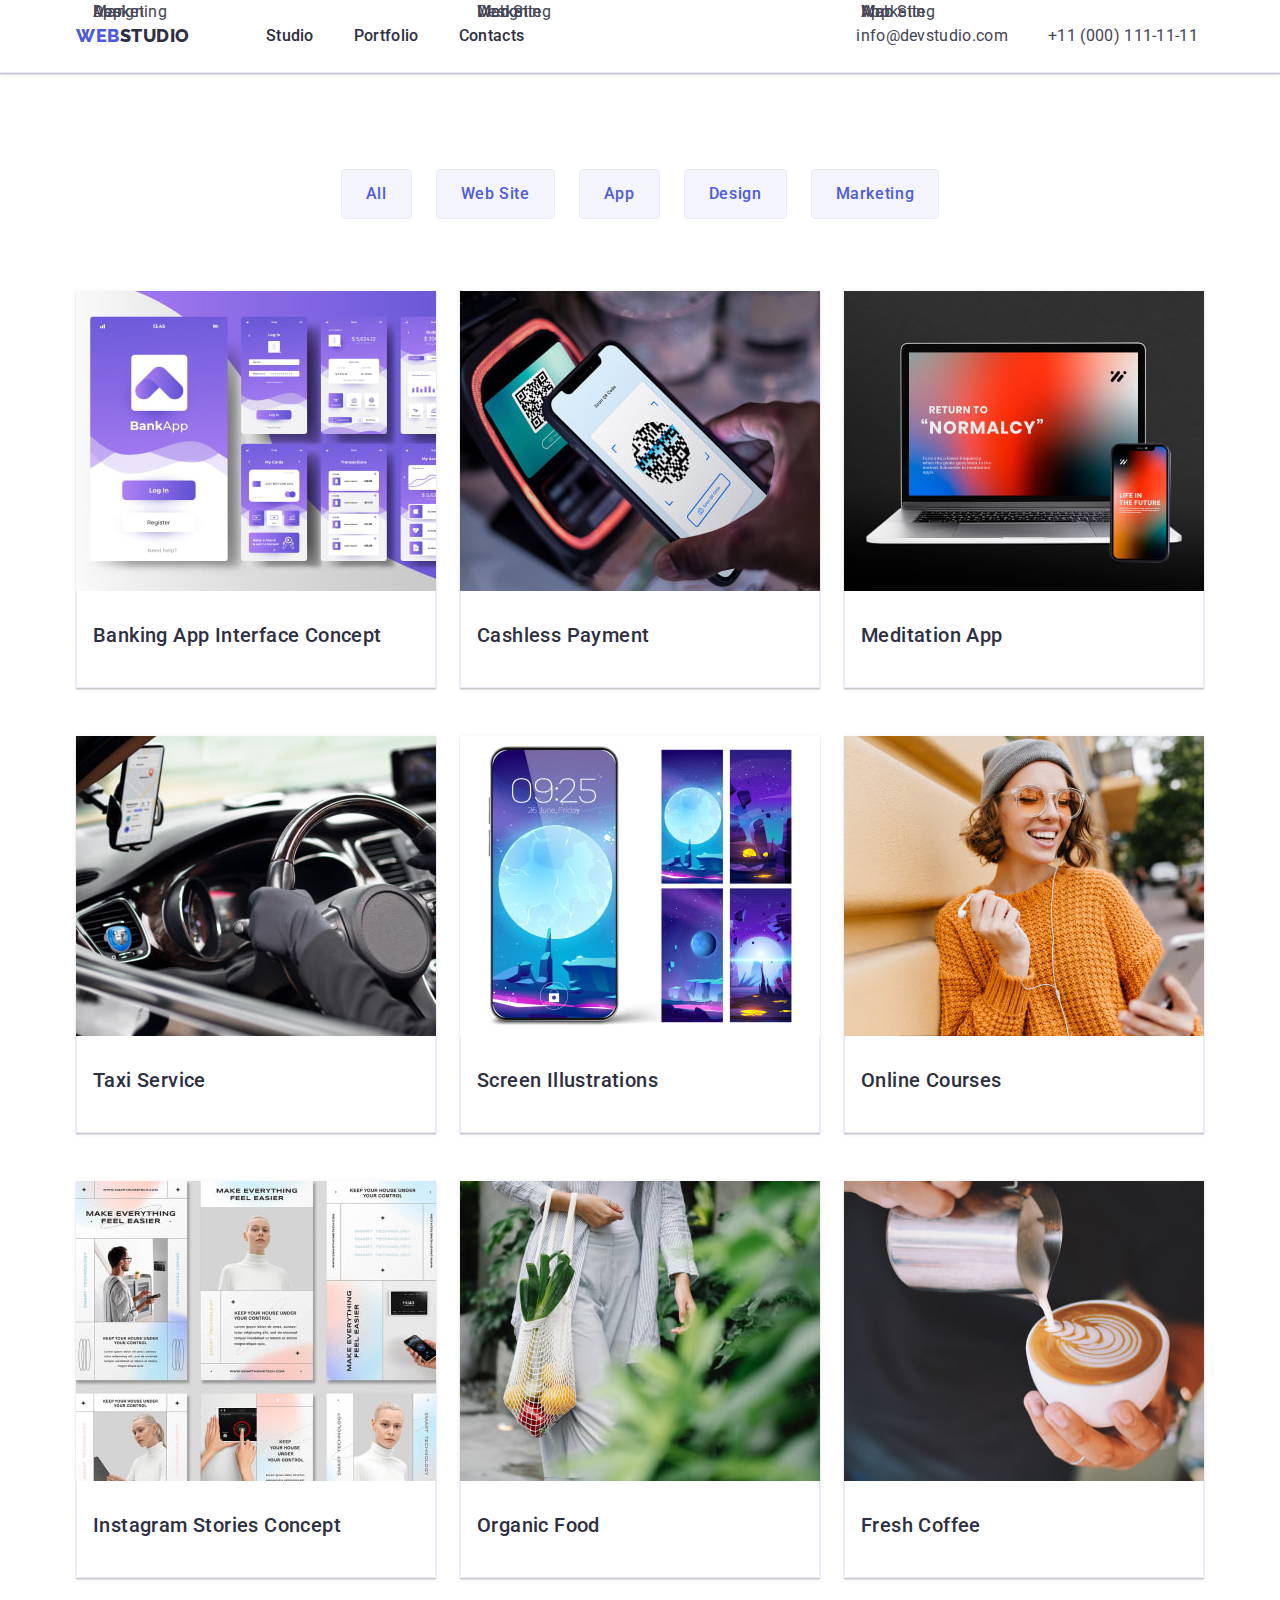
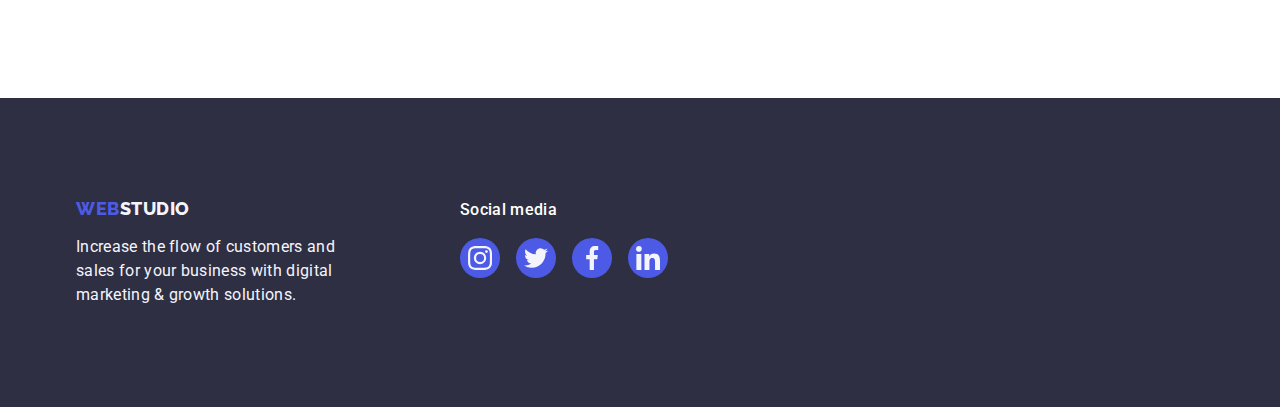
==== portfolio.html @ 95e9b2de "n" ====
<!DOCTYPE html>
<html lang="en">
  <head>
    <meta charset="UTF-8" />
    <meta http-equiv="X-UA-Compatible" content="IE=edge" />
    <meta name="viewport" content="width=device-width, initial-scale=1.0" />
    <title>Document</title>
    <link rel="preconnect" href="https://fonts.googleapis.com" />
    <link rel="preconnect" href="https://fonts.gstatic.com" crossorigin />
    <link
      href="https://fonts.googleapis.com/css2?family=Raleway:wght@800&family=Roboto:wght@400;500;700;900&display=swap"
      rel="stylesheet"
    />
    <link
      rel="stylesheet"
      href="https://cdnjs.cloudflare.com/ajax/libs/modern-normalize/2.0.0/modern-normalize.min.css"
    />
    <link rel="stylesheet" href="./css/styles.css" />
  </head>
  <body>
    <!-- Header section -->
     <header class="line-header">
      <div class="header container">
        <nav class="line-nav">
          <a href="./index.html" target="_self" class="logo link"
            >Web<span class="accent">Studio</span></a
          >
          <ul class="menu">
            <li>
              <a class="nav link" href="./index.html" target="_self">Studio</a>
            </li>
            <li>
              <a class="nav link active" href="./portfolio.html" target="_self">Portfolio</a>
            </li>
            <li>
              <a class="nav link" href="">Contacts</a>
            </li>
          </ul>
        </nav>
        <address class="address">
          <ul class="menu">
            <li>
              <a class="address-link link" href="mailto:info@devstudio.com">info@devstudio.com</a>
            </li>
            <li><a class="address-link link" href="tel:+110001111111">+11 (000) 111-11-11</a></li>
          </ul>
        </address>
      </div>
    </header>
    <!-- Main block -->
    <main>
      <!-- Section one -->
      <section class="section-portfolio">
        <div class="container">
          <h1 class="visually-hidden">Navigation</h1>
          <ul class="list-portfolio">
            <li><button class="button" type="button">All</button></li>
            <li><button class="button" type="button">Web Site</button></li>
            <li><button class="button" type="button">App</button></li>
            <li><button class="button" type="button">Design</button></li>
            <li><button class="button" type="button">Marketing</button></li>
          </ul>
          <ul class="list-port">
            <li class="cards-portfolio">
              <a href="" class="portf link">
               <div class="container-portf">
                <img
                  class="pictures"
                  src="./images/portfolio/first.jpg"
                  width="360"
                  height="300"
                  alt="Banking App Interface Concept"
                />
                </div>
                <div class="inf-portfolio">
                  <h2 class="name-portfolio">Banking App Interface Concept</h2>
                  <p class="paragraph-two">App</p>
                </div>
              </a>
            </li>
            <li class="cards-portfolio">
              <a href="" class="portf link">
                <div class="container-portf">
                <img
                  src="./images/portfolio/second.jpg"
                  width="360"
                  height="300"
                  alt="Cashless Payment"
                />
                </div>
                <div class="inf-portfolio">
                  <h2 class="name-portfolio">Cashless Payment</h2>
                  <p class="paragraph-two">Marketing</p>
                </div>
              </a>
            </li>
            <li class="cards-portfolio">
              <a href="" class="portf link">
                <div class="container-portf">
                <img
                  src="./images/portfolio/third.jpg"
                  width="360"
                  height="300"
                  alt="Laptop and smartphone"
                />
                </div>
                <div class="inf-portfolio">
                  <h2 class="name-portfolio">Meditation App</h2>
                  <p class="paragraph-two">App</p>
                </div>
              </a>
            </li>
            <li class="cards-portfolio">
              <a href="" class="portf link">
                <div class="container-portf">
                <img src="./images/portfolio/fourth.jpg" width="360" height="300" alt="Car" />
                </div>
                <div class="inf-portfolio">
                  <h2 class="name-portfolio">Taxi Service</h2>
                  <p class="paragraph-two">Marketing</p>
                </div>
              </a>
            </li>
            <li class="cards-portfolio">
              <a href="" class="portf link">
                <div class="container-portf">
                <img
                  src="./images/portfolio/fifth.jpg"
                  width="360"
                  height="300"
                  alt="Screen Illustrations"
                />
                </div>
                <div class="inf-portfolio">
                  <h2 class="name-portfolio">Screen Illustrations</h2>
                  <p class="paragraph-two">Design</p>
                </div>
              </a>
            </li>
            <li class="cards-portfolio">
              <a href="" class="portf link">
                <div class="container-portf">
                <img
                  src="./images/portfolio/sixth.jpg"
                  width="360"
                  height="300"
                  alt="Woman is holding a smartphone"
                />
                </div>
                <div class="inf-portfolio">
                  <h2 class="name-portfolio">Online Courses</h2>
                  <p class="paragraph-two">Marketing</p>
                </div>
              </a>
            </li>
            <li class="cards-portfolio">
              <a href="" class="portf link">
                <div class="container-portf">
                <img
                  src="./images/portfolio/seventh.jpg"
                  width="360"
                  height="300"
                  alt="Instagram Stories"
                />
                </div>
                <div class="inf-portfolio">
                  <h2 class="name-portfolio">Instagram Stories Concept</h2>
                  <p class="paragraph-two">Design</p>
                </div>
              </a>
            </li>
            <li class="cards-portfolio">
              <a href="" class="portf link">
                <div class="container-portf">
                <img
                  src="./images/portfolio/eighth.jpg"
                  width="360"
                  height="300"
                  alt="A bag with vegetables and fruits"
                />
                </div>
                <div class="inf-portfolio">
                  <h2 class="name-portfolio">Organic Food</h2>
                  <p class="paragraph-two">Web Site</p>
                </div>
              </a>
            </li>
            <li class="cards-portfolio">
              <a href="" class="portf link">
                <div class="container-portf">
                <img
                  src="./images/portfolio/ninth.jpg"
                  width="360"
                  height="300"
                  alt="Barista is making a coffee"
                />
                </div>
                <div class="inf-portfolio">
                  <h2 class="name-portfolio">Fresh Coffee</h2>
                  <p class="paragraph-two">Web Site</p>
                </div>
              </a>
            </li>
          </ul>
        </div>
      </section>
    </main>
    <!-- Footer section -->
    <footer class="footer">
      <div class="additional container">
        <div class="another-logo">
        <a href="./index.html" target="_self" class="logos link"
          >Web<span class="studio">Studio</span>
        </a>
        <p class="text-fotter">
          Increase the flow of customers and sales for your business with digital marketing & growth
          solutions.
        </p>
        </div>
        <div class="section-footer">
          <p class="paragraph-footer">
            Social media
          </p>
          <ul class="footer-list">
          <li class="footer-item">
            <a href="" class="footer-link" aria-label="instagram">
            <svg class="footer-icons" width="24" height="24">
              <use href="./images/icons.svg#instagram"></use>
            </svg>
            </a>
          </li>
          <li class="footer-item">
            <a href="" class="footer-link" aria-label="instagram">
            <svg class="footer-icons" width="24" height="24">
              <use href="./images/icons.svg#twitter"></use>
            </svg>
          </a>
            </li>
          </li>
          <li class="footer-item">
            <a href="" class="footer-link" aria-label="instagram">
            <svg class="footer-icons" width="24" height="24">
              <use href="./images/icons.svg#facebook"></use>
            </svg>
          </a>
          </li>
          <li class="footer-item">
            <a href="" class="footer-link" aria-label="instagram">
            <svg class="footer-icons" width="24" height="24">
              <use href="./images/icons.svg#linkedin"></use>
            </svg>
          </a>
          </li>
        </ul>
        </div>
      </div>
    </footer>
  </body>
</html>
---- css/styles.css ----
:root {
--active: #404BBF;
--normal: #2E2F42;
--button: #4D5AE5;
--button-navigation: #E7E9FC;
--white: #FFFFFF;
--paragraphs: #434455;
--background: #F4F4FD;
--grey: #8e8f99;
--green: #31d0aa;
}
*,
*::before,
*::after {
    box-sizing: border-box;
}
h1,
h2,
h3,
h4,
h5,
h6,
p {
    margin-top: 0;
    margin-bottom: 0;
}

ul {
    list-style: none;
    margin: 0;
    padding: 0;
}
img {
    display: block;
    max-width: 100%;
}
body {
    margin: 0;
    color: var(--paragraphs);
    background-color: var(--white);
    font-family: "Roboto", sans-serif;
}
.link {
    text-decoration: none;
}
.nav {
    color: var(--normal);
    font-weight: 500;
    line-height: 1.5;
    letter-spacing: 0.02em;
    padding-top: 24px;
    padding-bottom: 24px;
    position: relative;
    transition: color 250ms cubic-bezier(0.4, 0, 0.2, 1);
    display: block;
}
nav.active::after {
content: '';
width: 100%;
height: 4px;
background-color: var(--active);
border-radius: 2px;
position: absolute;
left: 0;
bottom: -1px;
}

.nav:hover,
.nav:focus {
    color: var(--active);
}
.address-link {
    color: var(--paragraphs);
    font-size: 16px;
    font-weight: 400;
    line-height: 1.5;
    letter-spacing: 0.02em;
    transition: color 250ms cubic-bezier(0.4, 0, 0.2, 1);
}
.address-link:hover,
.address-link:focus {
    color: var(--active);
}
.name {
    color: var(--normal);
    font-size: 20px;
    font-weight: 500;
    line-height: 1.2;
    letter-spacing: 0.02em;
    margin-bottom: 8px;
}
.paragraph {
    color: var(--paragraphs);
    font-size: 16px;
    line-height: 1.5;
    letter-spacing: 0.02em;
    margin-right: auto;
    margin-left: auto;
}
.button {
    color: var(--button);
    background-color: var(--background);
    font-family: "Roboto", sans-serif;
    font-size: 16px;
    font-weight: 500;
    line-height: 1.5;
    letter-spacing: 0.04em;
    text-align: center;
    cursor: pointer;
    padding: 12px 24px;
    border: 1px solid #e7e9fc;
    border-radius: 4px;
    transition: color 250ms cubic-bezier(0.4, 0, 0.2, 1),
        background-color 250ms cubic-bezier(0.4, 0, 0.2, 1),
        border-color 250ms cubic-bezier(0.4, 0, 0.2, 1), 
        box-shadow 250ms cubic-bezier(0.4, 0, 0.2, 1);
}
.button:hover,
.button:focus {
    color: var(--white); 
    background-color: var(--active);
    border: 1px solid transparent;
    box-shadow: 0px 3px 1px rgba(0, 0, 0, 0.1), 
    0px 2px 1px rgba(0, 0, 0, 0.08),
     0px 2px 2px rgba(0, 0, 0, 0.12);
}
.button-main {
    color: var(--white);
    background-color: var(--button);
    font-family: "Roboto", sans-serif;
    font-size: 16px;
    font-weight: 500;
    line-height: 1.5;
    letter-spacing: 0.04em;
    cursor: pointer;
    display: block;
    margin-right: auto;
    margin-left: auto;
    padding-top: 16px;
    padding-right: 32px;
    padding-bottom: 16px;
    padding-left: 32px;
    min-width: 169px;
    height: 56px;
    border: none;
    border-radius: 4px;
    transition: background-color 250ms cubic-bezier(0.4, 0, 0.2, 1);
}
.button-main:hover,
.button-main:focus {
    color: var(--white);
    background-color: var(--active);
    box-shadow: 0px 3px 1px rgba(0, 0, 0, 0.1),
        0px 2px 1px rgba(0, 0, 0, 0.08),
        0px 2px 2px rgba(0, 0, 0, 0.12);
}
.footer {
background-color: var(--normal);
padding-top: 100px;
padding-bottom: 100px;
}
.text-fotter {
font-size: 16px;
line-height: 1.5;
letter-spacing: 0.02em;
max-width: 264px;
color: var(--background);
}
.logo {
font-family: "Raleway", sans-serif;
    font-size: 18px;
    font-weight: 800;
    line-height: 1.17;
    letter-spacing: 0.03em;
    text-align: left;
    text-transform: uppercase;
    color: var(--button);
    margin-right: 76px;
}
.accent {
    color: var(--normal);
}
.background {
    background-color: var(--normal);
    background-image: linear-gradient(rgba(46, 47, 66, 0.7),
                rgba(46, 47, 66, 0.7)), url(../images/people-office.jpg);
    background-repeat: no-repeat;
    background-position: center;
    background-size: cover;
    padding-top: 188px;
    padding-bottom: 188px;
    max-width: 1440px;
}
.text-main {
    color: var(--white);
    font-size: 56px;
    font-weight: 700;
    line-height: 1.07;
    letter-spacing: 0.02em;
    text-align: center;
    margin-right: auto;
    margin-left: auto;
    margin-bottom: 48px;
    max-width: 496px;
}
.text-two {
    color: var(--normal);
        font-size: 36px;
        font-weight: 700;
        line-height: 1.11;
        letter-spacing: 0.02em;
        text-align: center;
        margin-right: auto;
        margin-left: auto;
        text-transform: capitalize;
        margin-bottom: 72px;

}
.pictures-first {
    background-color: var(--button-navigation);
}
.background-two {
background-color: var(--white);
padding-bottom: 120px;
}
.background-three {
background-color: var(--background);
padding-top: 120px;
padding-bottom: 120px;
}
.cards {
    background-color: var(--white);
    text-decoration: none;
    width: calc((100% - 72px) / 4);
    border-radius: 0px 0px 4px 4px;
    box-shadow: 0px 2px 1px 0px rgba(46, 47, 66, 0.078),
        0px 1px 1px 0px rgba(46, 47, 66, 0.161),
        0px 1px 6px 0px rgba(46, 47, 66, 0.078);
    }
.address {
    font-style: normal;
    margin-left: 332px;
}
.name-three {
    color: var(--normal);
        font-family: "Roboto", sans-serif;
        font-size: 36px;
        font-weight: 700;
        line-height: 1.11;
        letter-spacing: 0.02em;
        text-transform: capitalize;
        margin-bottom: 72px;
        text-align: center;
        margin-right: auto;
        margin-left: auto;
}
.studio {
color: var(--background);
}
.name-portfolio {
    color: var(--normal);
    font-family: "Roboto", sans-serif;
    font-size: 20px;
    font-weight: 500;
    line-height: 1.2;
    letter-spacing: 0.02em;
    margin-bottom: 8px;
}
.paragraph-two {
    color: var(--paragraphs);
    font-size: 16px;
    line-height: 1.5;
    letter-spacing: 0.02em;
position: absolute;
top: 0;
}
.section-two {
padding-top: 120px;
padding-bottom: 120px;
}
.container {
    width: 1158px;
    margin-right: auto;
    margin-left: auto;
    padding-left: 15px;
    padding-right: 15px;
} 
.line-nav {
display: flex;
align-items: center;
}
.line-header{
border-bottom: 1px solid var(--button-navigation);
box-shadow: 0px 2px 1px rgba(46, 47, 66, 0.08),
 0px 1px 1px rgba(46, 47, 66, 0.16),
 0px 1px 6px rgba(46, 47, 66, 0.08);
}    
.menu {
    display: flex;
    gap: 40px;
}   
.elements-two {
    width: calc((100% - 48px) / 3);
}
.visually-hidden {
    position: absolute;
    width: 1px;
    height: 1px;
    margin: -1px;
    border: 0;
    padding: 0;
    white-space: nowrap;
    clip-path: inset(100%);
    clip: rect(0 0 0 0);
    overflow: hidden;
}
.header {
    display: flex;
    align-items: center;
}
.section-portfolio {
    padding-top: 96px;
    padding-bottom: 120px;
}
.list-portfolio {
    display: flex;
    justify-content: center;
    gap: 24px;
    margin-bottom: 72px;
}
.list-port {
    display: flex;
    flex-wrap: wrap;
    column-gap: 24px;
    row-gap: 48px;
}
.cards-portfolio {
    background-color: var(--white);
    text-decoration: none;
    width: calc((100% - 48px) / 3);
    transition: box-shadow 250ms cubic-bezier(0.4, 0, 0.2, 1);
}
.cards-portfolio:hover,
.cards-portfolio:focus {
    box-shadow: 0px 2px 1px 0px rgba(46, 47, 66, 0.078),
            0px 1px 1px 0px rgba(46, 47, 66, 0.161),
            0px 1px 6px 0px rgba(46, 47, 66, 0.078);
            transform: translateY(0%);
}
.inf-portfolio {
    padding: 32px 16px;
    border: 1px solid var(--button-navigation);
    border-top: none;
}
.logos {
    font-family: "Raleway", sans-serif;
    font-size: 18px;
    font-weight: 800;
    line-height: 1.17;
    letter-spacing: 0.03em;
    text-align: left;
    text-transform: uppercase;
    color: var(--button);
    display: inline-block;
    margin-bottom: 16px;
}
.background-four {
background-color: var(--white);
padding-top: 120px;
padding-bottom: 120px;
}
.text-four {
    color: var(--normal);
    font-size: 36px;
    font-weight: 700;
    line-height: 1.11;
    letter-spacing: 0.02em;
    text-align: center;
    margin-right: auto;
    margin-left: auto;
    text-transform: capitalize;
    margin-bottom: 72px;
}
.section-list {
    display: flex;
    gap: 24px;
}
/* Customers - Section four */

.customers-item {
    width: calc((100% - 120px) / 6);
    height: 88px;
    transition: border-color 250ms cubic-bezier(0.4, 0, 0.2, 1),
        color 250ms cubic-bezier(0.4, 0, 0.2, 1);
}
.customers-link {
    width: 100%;
    height: 100%;
    border: 1px solid var(--grey);
    border-radius: 4px;
    display: flex;
    align-items: center;
    justify-content: center;
    color: var(--grey);
}
.customers-link:hover .customers-icon {
    fill: var(--active);
}
.customers-link:hover,
.customers-link:focus {
    border-color: var(--active);
    color: var(--active);
}
.customers-icon {
fill: currentColor;
}
.customers-list {
    display: flex;
    justify-content: center;
    gap: 24px;
}
/* Section three */
.team-icons {
    display: flex;
    fill: var(--background);
}
.team-list {
display: flex;
justify-content: center;
gap: 24px;
}
.team-item {
    width: 40px;
    height: 40px;
    border-radius: 50%;
    margin-top: 8px;
    transition-duration: 250ms;
    transition-timing-function: cubic-bezier(0.4, 0, 0.2, 1);
}
.team-link {
display: flex;
width: 40px;
height: 40px;
background-color: var(--button);
border-radius: 50%;
justify-content: center;
align-items: center;
transition: background-color 250ms cubic-bezier(0.4, 0, 0.2, 1);
}
.team-link:hover,
.team-link:focus {
    background-color: var(--active);
}
.cards-style {
    padding: 32px 0;
    text-align: center;
}
/* Footer */
.footer-icons {
    display: flex;
    fill: var(--background);
}
.footer-list {
    display: flex;
    justify-content: center;
    gap: 16px;
}
.footer-item {
    width: 40px;
    height: 40px;
    border-radius: 50%;
    transition-duration: 250ms;
    transition-timing-function: cubic-bezier(0.4, 0, 0.2, 1);
}

.footer-link {
    display: flex;
    width: 40px;
    height: 40px;
    background-color: var(--button);
    border-radius: 50%;
    justify-content: center;
    align-items: center;
    transition: background-color 250ms cubic-bezier(0.4, 0, 0.2, 1);
}
.footer-link:hover,
.footer-link:focus {
    background-color: var(--green);
}
.additional {
    display: flex;
    align-items: baseline;
}
.another-logo {
margin-right: 120px;
}
.section-footer {
    align-items: baseline;
    margin-right: 120px;
}
.paragraph-footer {
    font-weight: 500;
    font-size: 16px;
    line-height: 1.5;
    letter-spacing: 0.02em;
    color: var(--white);
    margin-bottom: 16px;
    max-width: 264px;
}
/* Section one */
.pouring {
    display: flex;
    align-items: center;
    justify-content: center;
    height: 112px;
    background-color: var(--background);
    border-radius: 4px;
    margin-bottom: 8px;
    width: 264px;
}
.intr-images-list {
    display: flex;
    justify-content: center;
    gap: 24px;
}
.elements {
    width: calc((100% - 72px) / 4);
}
/* potfolio */
.portf {
display: block;
box-shadow: 0px 1px 6px rgba(46, 47, 66, 0.08), 
0px 1px 1px rgba(46, 47, 66, 0.16), 
0px 2px 1px rgba(46, 47, 66, 0.08);
}
.container-portf {
position: relative;
    overflow: hidden;
}
/* Modal window */
.backdrop {

}
.modal {

}
.modal-icon-link {
    display: flex;
    width: 24px;
    height: 24px;
    border-radius: 50%;
    justify-content: center;
    align-items: center;
    transition: background-color 250ms cubic-bezier(0.4, 0, 0.2, 1);
    background: linear-gradient(0deg, rgb(231, 233, 252), rgb(231, 233, 252)),
        linear-gradient(0deg, rgba(0, 0, 0, 0.1), rgba(0, 0, 0, 0.1));
}
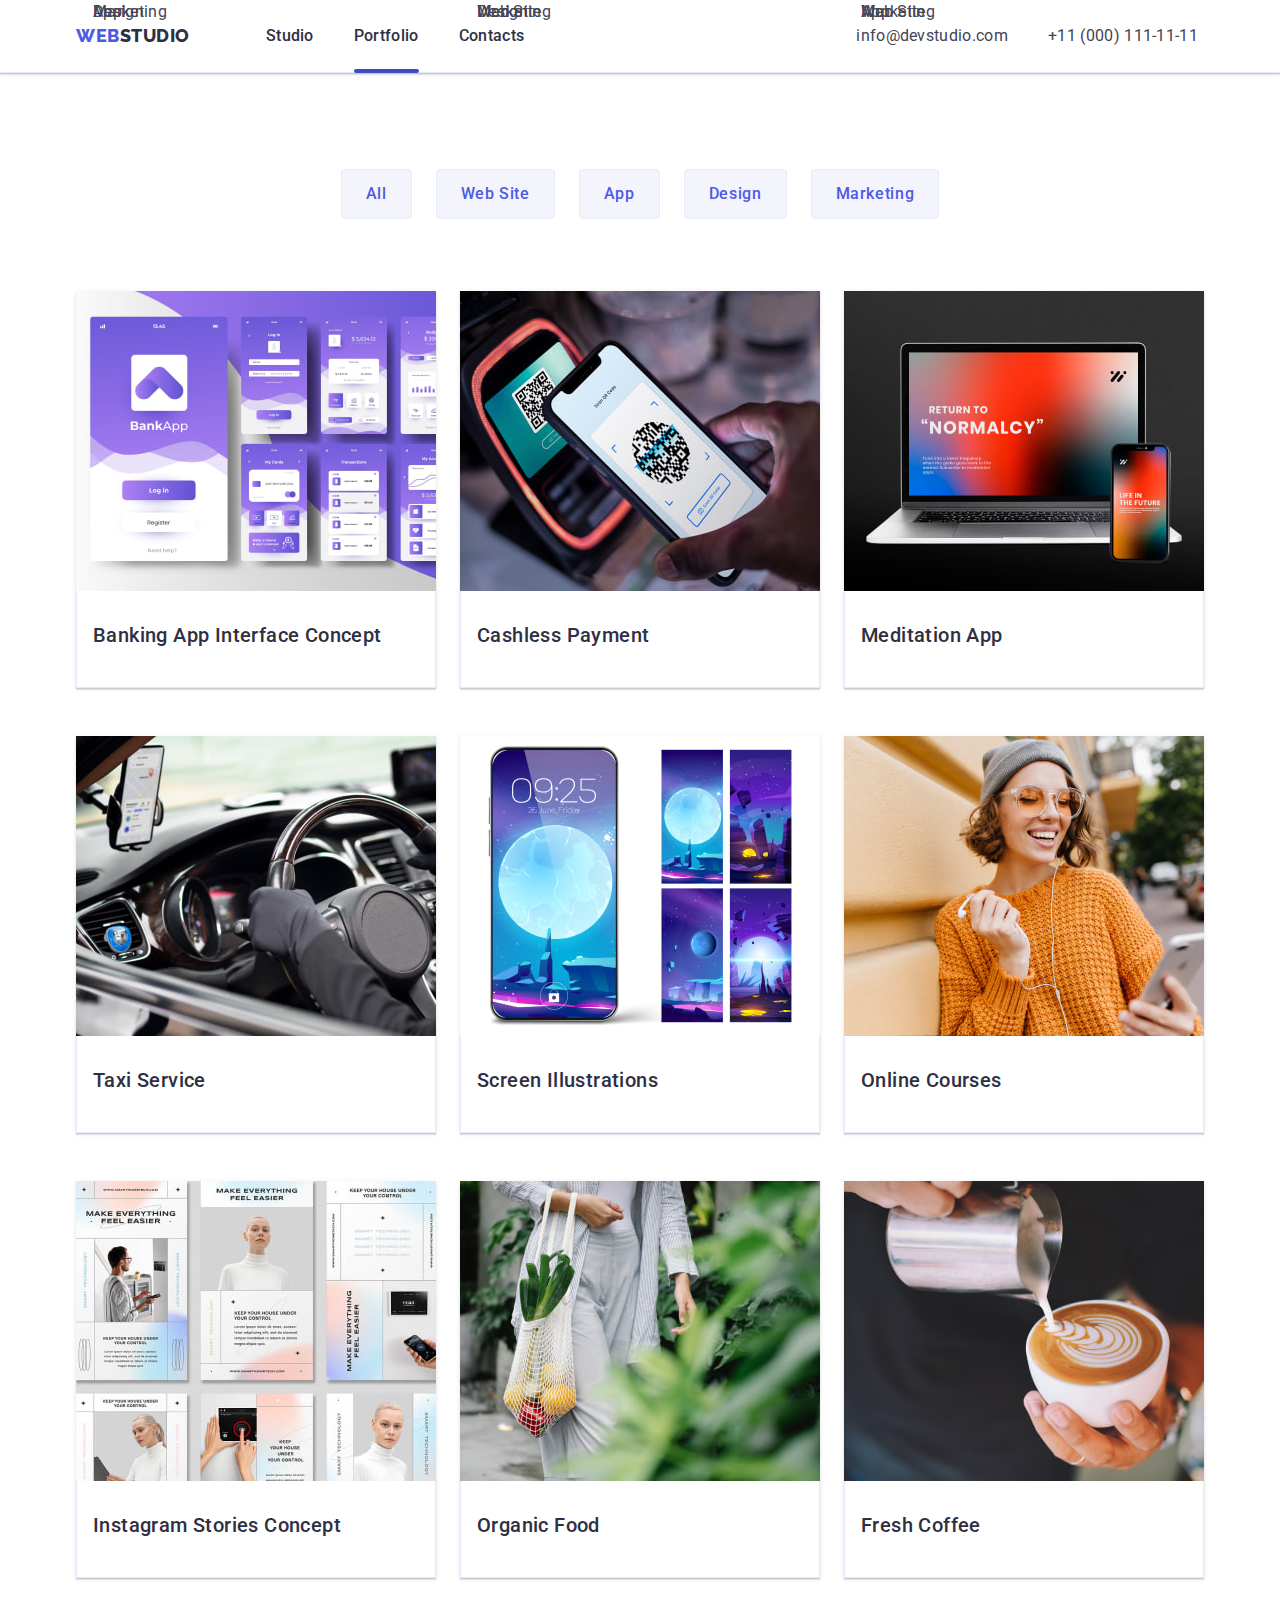
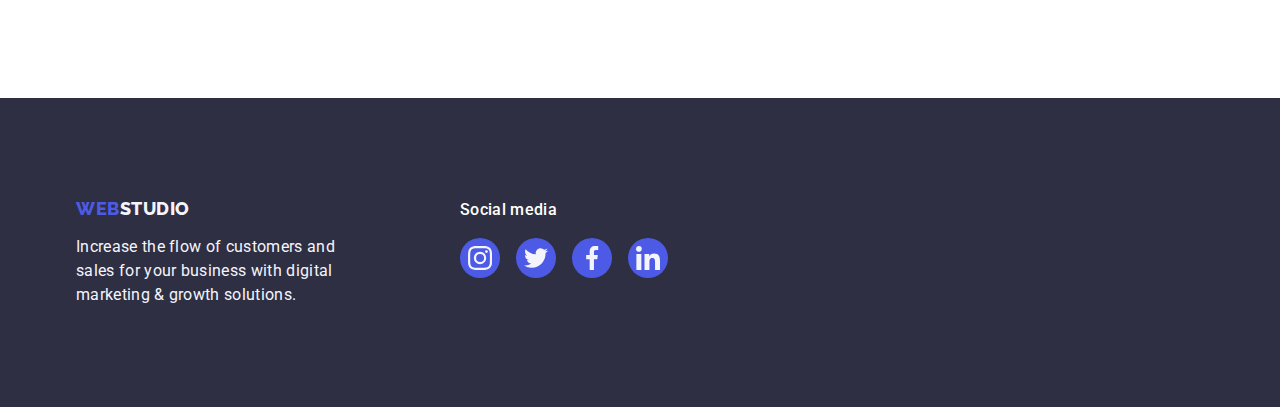
==== commit 6f6b8de4: "k" ====
--- a/portfolio.html
+++ b/portfolio.html
@@ -22,27 +22,27 @@
      <header class="line-header">
       <div class="header container">
         <nav class="line-nav">
-          <a href="./index.html" target="_self" class="logo link"
+          <a href="./index.html" target="_self" class="logo-link"
             >Web<span class="accent">Studio</span></a
           >
           <ul class="menu">
             <li>
-              <a class="nav link" href="./index.html" target="_self">Studio</a>
-            </li>
-            <li>
-              <a class="nav link active" href="./portfolio.html" target="_self">Portfolio</a>
-            </li>
-            <li>
-              <a class="nav link" href="">Contacts</a>
+              <a class="nav-link" href="./index.html" target="_self">Studio</a>
+            </li>
+            <li>
+              <a class="nav-link active" href="./portfolio.html" target="_self">Portfolio</a>
+            </li>
+            <li>
+              <a class="nav-link" href="">Contacts</a>
             </li>
           </ul>
         </nav>
         <address class="address">
           <ul class="menu">
             <li>
-              <a class="address-link link" href="mailto:info@devstudio.com">info@devstudio.com</a>
-            </li>
-            <li><a class="address-link link" href="tel:+110001111111">+11 (000) 111-11-11</a></li>
+              <a class="address-link" href="mailto:info@devstudio.com">info@devstudio.com</a>
+            </li>
+            <li><a class="address-link" href="tel:+110001111111">+11 (000) 111-11-11</a></li>
           </ul>
         </address>
       </div>
@@ -209,7 +209,7 @@
     <footer class="footer">
       <div class="additional container">
         <div class="another-logo">
-        <a href="./index.html" target="_self" class="logos link"
+        <a href="./index.html" target="_self" class="logos-link"
           >Web<span class="studio">Studio</span>
         </a>
         <p class="text-fotter">
--- a/css/styles.css
+++ b/css/styles.css
@@ -8,6 +8,7 @@
 --background: #F4F4FD;
 --grey: #8e8f99;
 --green: #31d0aa;
+--dairy: #FCFCFC;
 }
 *,
 *::before,
@@ -43,7 +44,7 @@
 .link {
     text-decoration: none;
 }
-.nav {
+.nav-link {
     color: var(--normal);
     font-weight: 500;
     line-height: 1.5;
@@ -53,8 +54,9 @@
     position: relative;
     transition: color 250ms cubic-bezier(0.4, 0, 0.2, 1);
     display: block;
-}
-nav.active::after {
+    text-decoration: none;
+}
+.nav-link.active::after {
 content: '';
 width: 100%;
 height: 4px;
@@ -65,8 +67,8 @@
 bottom: -1px;
 }
 
-.nav:hover,
-.nav:focus {
+.nav-link:hover,
+.nav-link:focus {
     color: var(--active);
 }
 .address-link {
@@ -76,6 +78,7 @@
     line-height: 1.5;
     letter-spacing: 0.02em;
     transition: color 250ms cubic-bezier(0.4, 0, 0.2, 1);
+    text-decoration: none;
 }
 .address-link:hover,
 .address-link:focus {
@@ -166,7 +169,7 @@
 max-width: 264px;
 color: var(--background);
 }
-.logo {
+.logo-link {
 font-family: "Raleway", sans-serif;
     font-size: 18px;
     font-weight: 800;
@@ -176,6 +179,7 @@
     text-transform: uppercase;
     color: var(--button);
     margin-right: 76px;
+    text-decoration: none;
 }
 .accent {
     color: var(--normal);
@@ -352,7 +356,7 @@
     border: 1px solid var(--button-navigation);
     border-top: none;
 }
-.logos {
+.logos-link {
     font-family: "Raleway", sans-serif;
     font-size: 18px;
     font-weight: 800;
@@ -363,6 +367,7 @@
     color: var(--button);
     display: inline-block;
     margin-bottom: 16px;
+    text-decoration: none;
 }
 .background-four {
 background-color: var(--white);
@@ -539,19 +544,39 @@
 }
 /* Modal window */
 .backdrop {
-
+position: fixed;
+top: 0;
+left: 0;
+width: 100%;
+height: 100% ;
+background-color: rgba(46, 47, 66, 0.4);
+}
+.backdrop.is-hidden {
+    opacity: 0;
+    pointer-events:  none;
+    visibility: hidden;
 }
 .modal {
-
-}
-.modal-icon-link {
-    display: flex;
+position: absolute;
+width: 408px;
+height: 584px;
+border-radius: 4px;
+top: 50%;
+left: 50%;
+transform: translateX(-50%) translateY(-50%);
+background-color: var(--dairy);
+}
+.modal-btn {
+    display: flex;
+    align-items: center;
+    position: absolute;
+    justify-content: center;
+    top: 24px;
+    right: 24px;
+    border-radius: 50%;
+    background-color: var(--dairy);
+    border: 1px solid rgba(0, 0, 0, 0.1);
     width: 24px;
     height: 24px;
-    border-radius: 50%;
-    justify-content: center;
-    align-items: center;
-    transition: background-color 250ms cubic-bezier(0.4, 0, 0.2, 1);
-    background: linear-gradient(0deg, rgb(231, 233, 252), rgb(231, 233, 252)),
-        linear-gradient(0deg, rgba(0, 0, 0, 0.1), rgba(0, 0, 0, 0.1));
+    padding: 0;
 }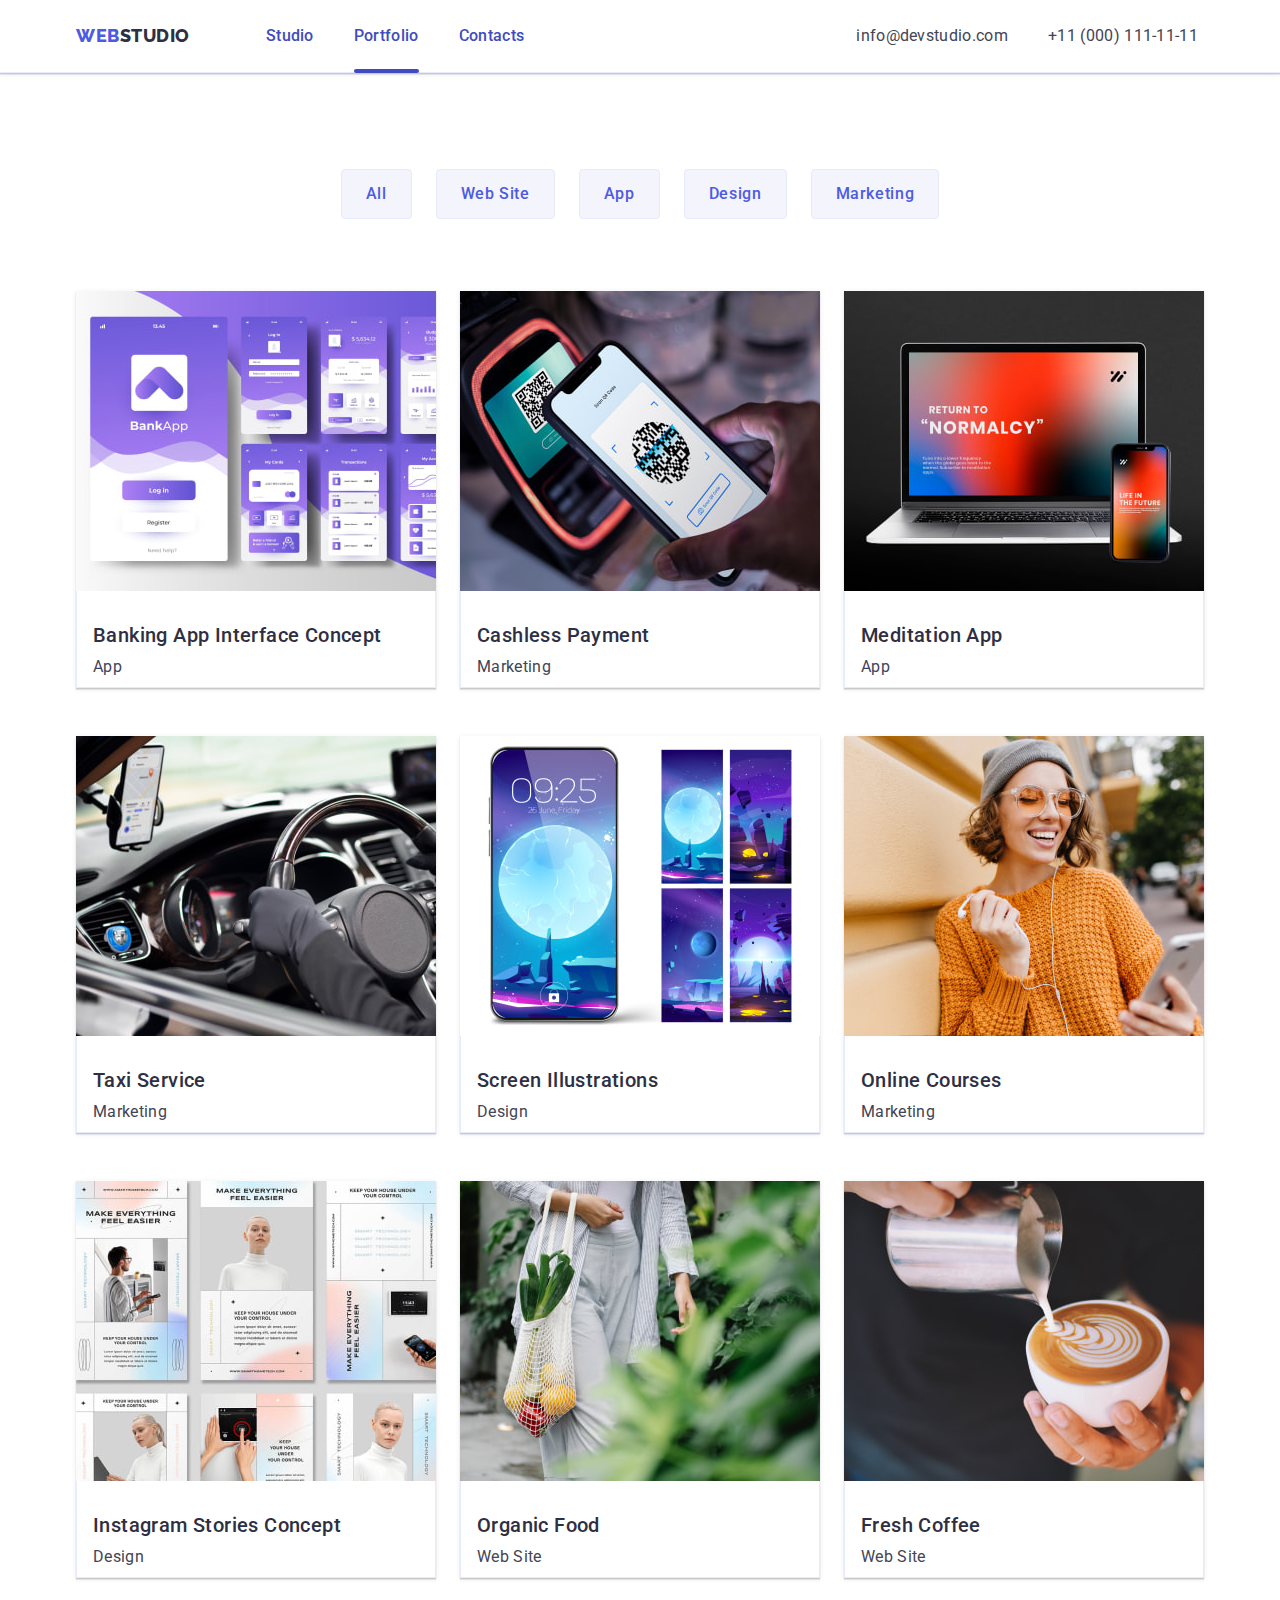
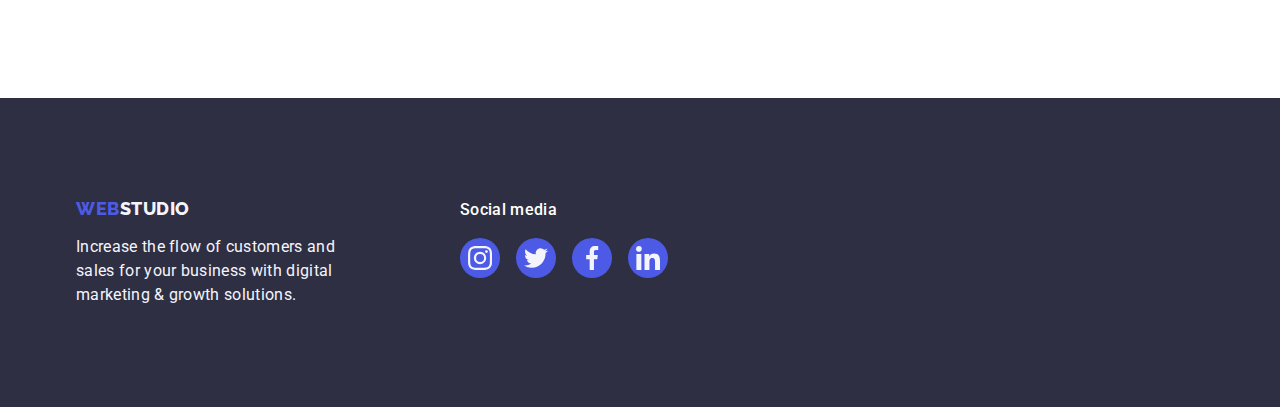
==== commit 9e03f548: "portfolio cards" ====
--- a/portfolio.html
+++ b/portfolio.html
@@ -71,6 +71,9 @@
                   height="300"
                   alt="Banking App Interface Concept"
                 />
+                  <p class="second-side">
+                     Stylish and User-Friendly App Design Concepts · Task Manager App · Calorie Tracker App · Exotic Fruit Ecommerce App · Cloud Storage App
+                     </p>
                 </div>
                 <div class="inf-portfolio">
                   <h2 class="name-portfolio">Banking App Interface Concept</h2>
@@ -87,6 +90,9 @@
                   height="300"
                   alt="Cashless Payment"
                 />
+                <p class="second-side">
+                     Stylish and User-Friendly App Design Concepts · Task Manager App · Calorie Tracker App · Exotic Fruit Ecommerce App · Cloud Storage App
+                     </p>
                 </div>
                 <div class="inf-portfolio">
                   <h2 class="name-portfolio">Cashless Payment</h2>
@@ -103,6 +109,9 @@
                   height="300"
                   alt="Laptop and smartphone"
                 />
+                <p class="second-side">
+                     Stylish and User-Friendly App Design Concepts · Task Manager App · Calorie Tracker App · Exotic Fruit Ecommerce App · Cloud Storage App
+                     </p>
                 </div>
                 <div class="inf-portfolio">
                   <h2 class="name-portfolio">Meditation App</h2>
@@ -114,6 +123,9 @@
               <a href="" class="portf link">
                 <div class="container-portf">
                 <img src="./images/portfolio/fourth.jpg" width="360" height="300" alt="Car" />
+                <p class="second-side">
+                     Stylish and User-Friendly App Design Concepts · Task Manager App · Calorie Tracker App · Exotic Fruit Ecommerce App · Cloud Storage App
+                     </p>
                 </div>
                 <div class="inf-portfolio">
                   <h2 class="name-portfolio">Taxi Service</h2>
@@ -130,6 +142,9 @@
                   height="300"
                   alt="Screen Illustrations"
                 />
+                <p class="second-side">
+                     Stylish and User-Friendly App Design Concepts · Task Manager App · Calorie Tracker App · Exotic Fruit Ecommerce App · Cloud Storage App
+                     </p>
                 </div>
                 <div class="inf-portfolio">
                   <h2 class="name-portfolio">Screen Illustrations</h2>
@@ -146,6 +161,9 @@
                   height="300"
                   alt="Woman is holding a smartphone"
                 />
+                <p class="second-side">
+                     Stylish and User-Friendly App Design Concepts · Task Manager App · Calorie Tracker App · Exotic Fruit Ecommerce App · Cloud Storage App
+                     </p>
                 </div>
                 <div class="inf-portfolio">
                   <h2 class="name-portfolio">Online Courses</h2>
@@ -162,6 +180,9 @@
                   height="300"
                   alt="Instagram Stories"
                 />
+                <p class="second-side">
+                     Stylish and User-Friendly App Design Concepts · Task Manager App · Calorie Tracker App · Exotic Fruit Ecommerce App · Cloud Storage App
+                     </p>
                 </div>
                 <div class="inf-portfolio">
                   <h2 class="name-portfolio">Instagram Stories Concept</h2>
@@ -178,6 +199,9 @@
                   height="300"
                   alt="A bag with vegetables and fruits"
                 />
+                <p class="second-side">
+                     Stylish and User-Friendly App Design Concepts · Task Manager App · Calorie Tracker App · Exotic Fruit Ecommerce App · Cloud Storage App
+                     </p>
                 </div>
                 <div class="inf-portfolio">
                   <h2 class="name-portfolio">Organic Food</h2>
@@ -194,6 +218,9 @@
                   height="300"
                   alt="Barista is making a coffee"
                 />
+                <p class="second-side">
+                     Stylish and User-Friendly App Design Concepts · Task Manager App · Calorie Tracker App · Exotic Fruit Ecommerce App · Cloud Storage App
+                     </p>
                 </div>
                 <div class="inf-portfolio">
                   <h2 class="name-portfolio">Fresh Coffee</h2>
--- a/css/styles.css
+++ b/css/styles.css
@@ -45,7 +45,7 @@
     text-decoration: none;
 }
 .nav-link {
-    color: var(--normal);
+    color: var(--active);
     font-weight: 500;
     line-height: 1.5;
     letter-spacing: 0.02em;
@@ -276,7 +276,6 @@
     line-height: 1.5;
     letter-spacing: 0.02em;
 position: absolute;
-top: 0;
 }
 .section-two {
 padding-top: 120px;
@@ -346,9 +345,6 @@
 }
 .cards-portfolio:hover,
 .cards-portfolio:focus {
-    box-shadow: 0px 2px 1px 0px rgba(46, 47, 66, 0.078),
-            0px 1px 1px 0px rgba(46, 47, 66, 0.161),
-            0px 1px 6px 0px rgba(46, 47, 66, 0.078);
             transform: translateY(0%);
 }
 .inf-portfolio {
@@ -550,6 +546,7 @@
 width: 100%;
 height: 100% ;
 background-color: rgba(46, 47, 66, 0.4);
+transition: opacity 250ms cubic-bezier(0.4, 0, 0.2, 1), visibility 250ms cubic-bezier(0.4, 0, 0.2, 1);
 }
 .backdrop.is-hidden {
     opacity: 0;
@@ -563,8 +560,13 @@
 border-radius: 4px;
 top: 50%;
 left: 50%;
-transform: translateX(-50%) translateY(-50%);
+transform: 250ms cubic-bezier(0.4, 0, 0.2, 1);
+transform: translate(-50%, -50%) scale(1);
 background-color: var(--dairy);
+box-shadow: 0px 1px 1px rgba(0, 0, 0, 0.14),
+    0px 1px 3px rgba(0, 0, 0, 0.12),
+    0px 2px 1px rgba(0, 0, 0, 0.2);
+min-height: 584px;
 }
 .modal-btn {
     display: flex;
@@ -574,9 +576,39 @@
     top: 24px;
     right: 24px;
     border-radius: 50%;
-    background-color: var(--dairy);
+    background-color: var(--button-navigation);
     border: 1px solid rgba(0, 0, 0, 0.1);
     width: 24px;
     height: 24px;
     padding: 0;
+    cursor: pointer;
+    transition: background-color 250ms cubic-bezier(0.4, 0, 0.2, 1), border 250ms cubic-bezier(0.4, 0, 0.2, 1);
+}
+.modal-btn:hover,
+ .modal-btn:focus {
+    background-color: var(--active);
+    border: none;
+}
+.modal-icon {
+    transition: fill 250ms cubic-bezier(0.4, 0, 0.2, 1);
+    fill: currentColor;
+}
+.modal-icon:hover,
+.modal-icon:focus {
+    fill: var(--white);
+}
+/* portfplio */
+.second-side {
+position: absolute;
+top: 0;
+font-size: 16px;
+line-height: 1.5;
+letter-spacing: 0.02em;
+color: var(--background);
+padding: 40px 32px;
+background-color: var(--active);
+height: 100%;
+width: 100%;
+transform: translateY(100%);
+transition: transform 250ms cubic-bezier(0.4, 0, 0.2, 1);
 }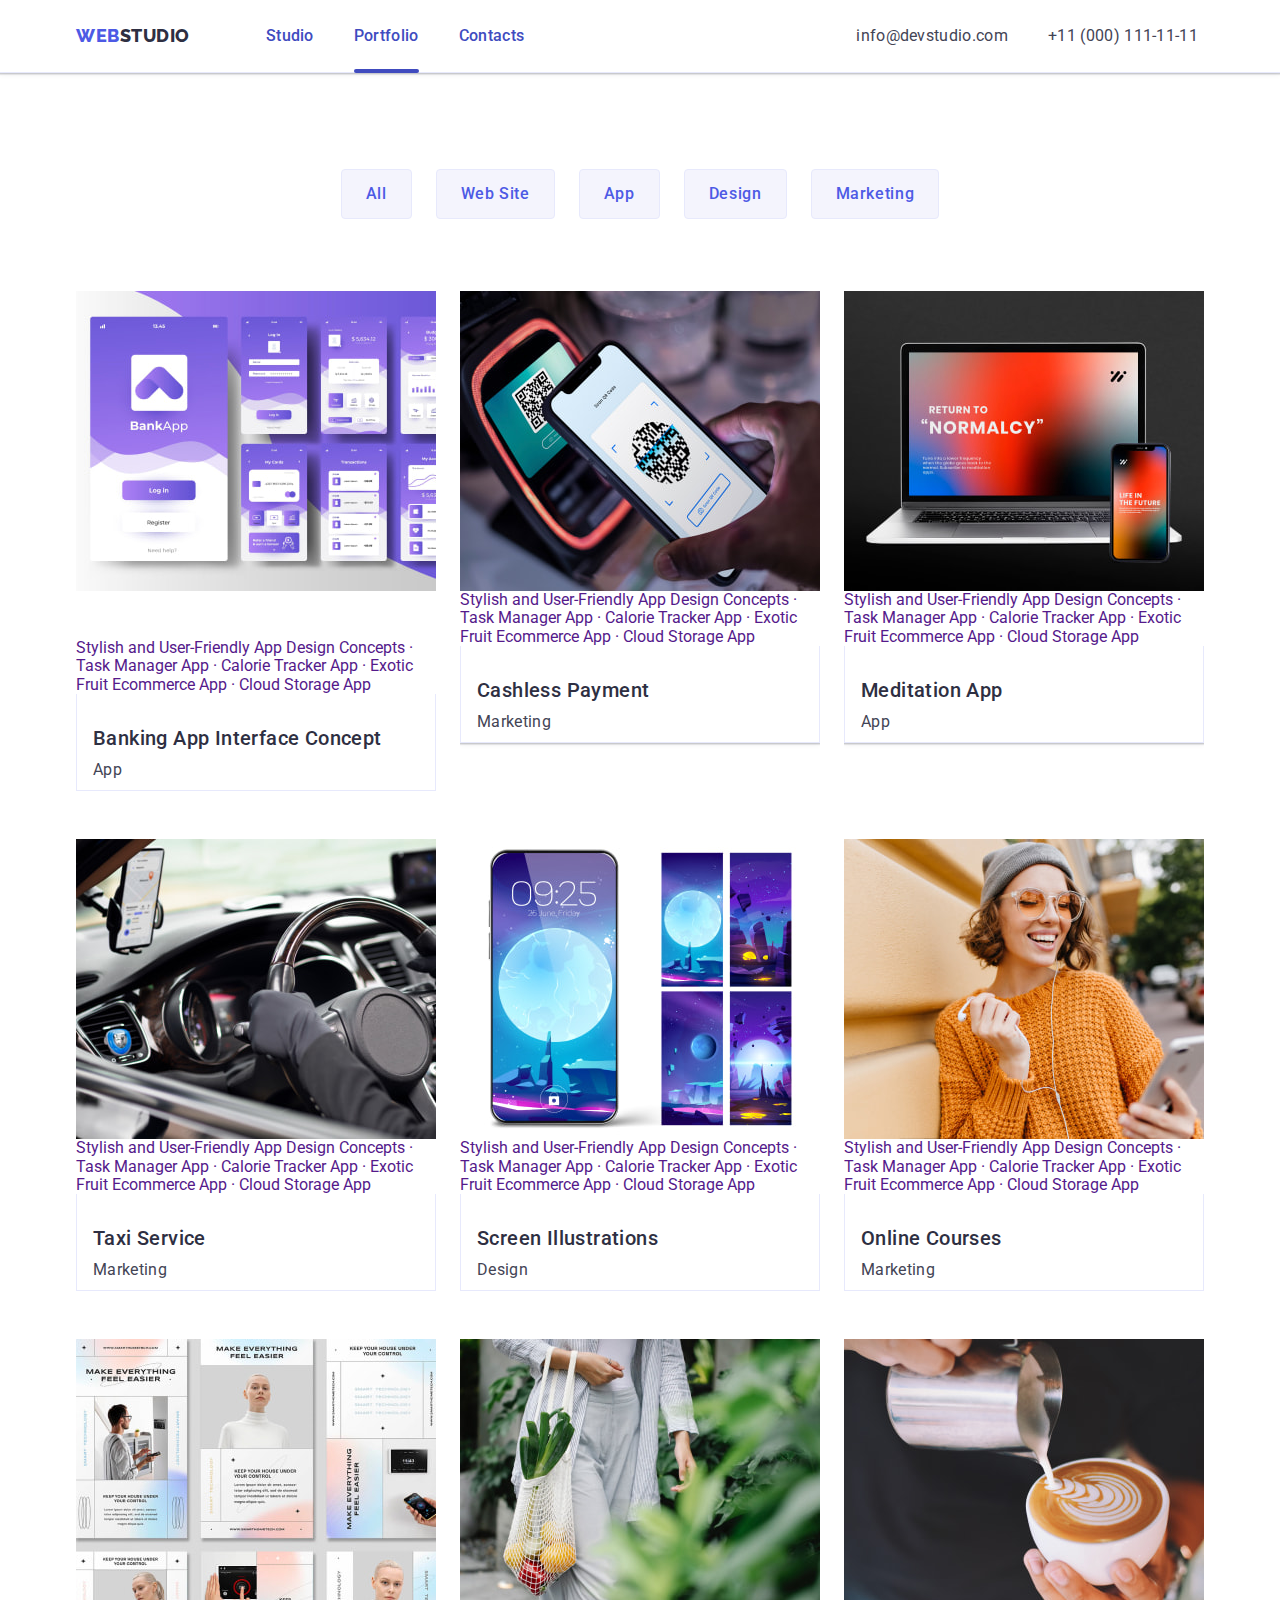
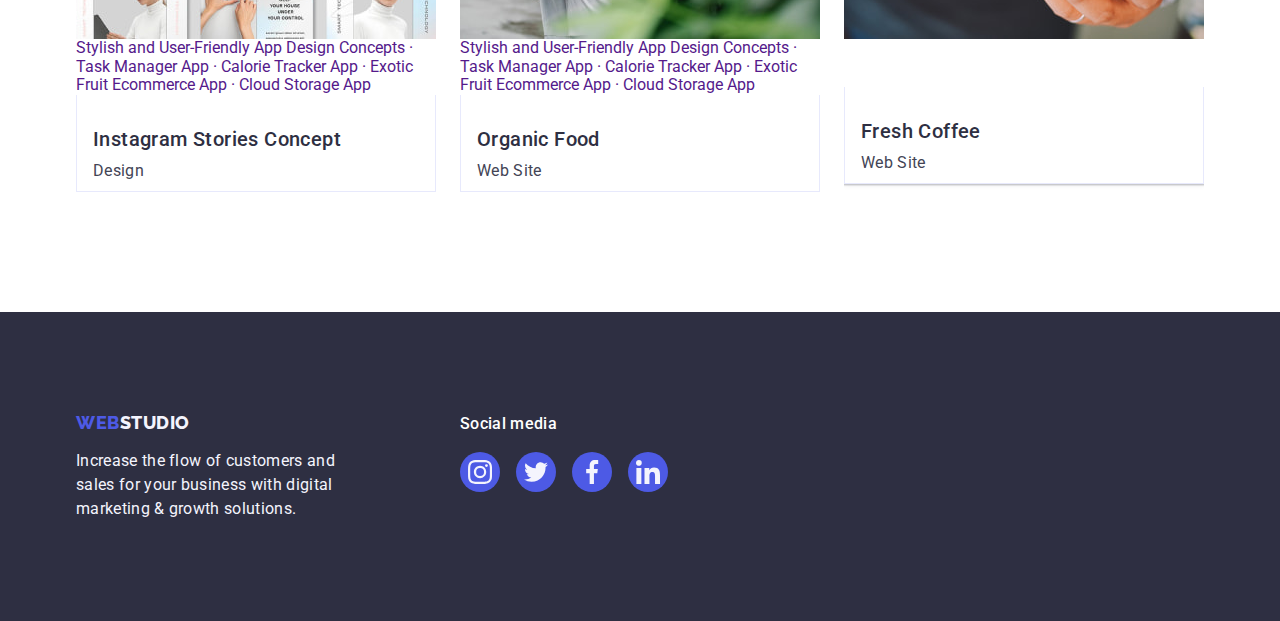
==== commit 4e851cf2: "sat" ====
--- a/portfolio.html
+++ b/portfolio.html
@@ -62,8 +62,8 @@
           </ul>
           <ul class="list-port">
             <li class="cards-portfolio">
-              <a href="" class="portf link">
-               <div class="container-portf">
+              <a href="" class="portf">
+               <div class="container-portf-wrapper">
                 <img
                   class="pictures"
                   src="./images/portfolio/first.jpg"
@@ -71,10 +71,13 @@
                   height="300"
                   alt="Banking App Interface Concept"
                 />
+                </div>
+                <div class="overlay">
+                  <p class="overlay-descr">14 Stylish and User-Friendly App Design Concepts · Task Manager App · Calorie Tracker App · Exotic Fruit Ecommerce App · Cloud Storage App</p>
+                </div>
                   <p class="second-side">
                      Stylish and User-Friendly App Design Concepts · Task Manager App · Calorie Tracker App · Exotic Fruit Ecommerce App · Cloud Storage App
                      </p>
-                </div>
                 <div class="inf-portfolio">
                   <h2 class="name-portfolio">Banking App Interface Concept</h2>
                   <p class="paragraph-two">App</p>
@@ -82,7 +85,7 @@
               </a>
             </li>
             <li class="cards-portfolio">
-              <a href="" class="portf link">
+              <a href="" class="portf">
                 <div class="container-portf">
                 <img
                   src="./images/portfolio/second.jpg"
@@ -101,7 +104,7 @@
               </a>
             </li>
             <li class="cards-portfolio">
-              <a href="" class="portf link">
+              <a href="" class="portf">
                 <div class="container-portf">
                 <img
                   src="./images/portfolio/third.jpg"
@@ -120,7 +123,7 @@
               </a>
             </li>
             <li class="cards-portfolio">
-              <a href="" class="portf link">
+              <a href="" class="portf">
                 <div class="container-portf">
                 <img src="./images/portfolio/fourth.jpg" width="360" height="300" alt="Car" />
                 <p class="second-side">
@@ -134,7 +137,7 @@
               </a>
             </li>
             <li class="cards-portfolio">
-              <a href="" class="portf link">
+              <a href="" class="portf">
                 <div class="container-portf">
                 <img
                   src="./images/portfolio/fifth.jpg"
@@ -153,7 +156,7 @@
               </a>
             </li>
             <li class="cards-portfolio">
-              <a href="" class="portf link">
+              <a href="" class="portf">
                 <div class="container-portf">
                 <img
                   src="./images/portfolio/sixth.jpg"
@@ -172,7 +175,7 @@
               </a>
             </li>
             <li class="cards-portfolio">
-              <a href="" class="portf link">
+              <a href="" class="portf">
                 <div class="container-portf">
                 <img
                   src="./images/portfolio/seventh.jpg"
@@ -191,7 +194,7 @@
               </a>
             </li>
             <li class="cards-portfolio">
-              <a href="" class="portf link">
+              <a href="" class="portf">
                 <div class="container-portf">
                 <img
                   src="./images/portfolio/eighth.jpg"
@@ -210,17 +213,14 @@
               </a>
             </li>
             <li class="cards-portfolio">
-              <a href="" class="portf link">
-                <div class="container-portf">
+              <a href="" class="portf">
+                <div class="container-portf-wrapper">
                 <img
                   src="./images/portfolio/ninth.jpg"
                   width="360"
                   height="300"
                   alt="Barista is making a coffee"
                 />
-                <p class="second-side">
-                     Stylish and User-Friendly App Design Concepts · Task Manager App · Calorie Tracker App · Exotic Fruit Ecommerce App · Cloud Storage App
-                     </p>
                 </div>
                 <div class="inf-portfolio">
                   <h2 class="name-portfolio">Fresh Coffee</h2>
--- a/css/styles.css
+++ b/css/styles.css
@@ -14,6 +14,7 @@
 *::before,
 *::after {
     box-sizing: border-box;
+
 }
 h1,
 h2,
@@ -331,22 +332,8 @@
     gap: 24px;
     margin-bottom: 72px;
 }
-.list-port {
-    display: flex;
-    flex-wrap: wrap;
-    column-gap: 24px;
-    row-gap: 48px;
-}
-.cards-portfolio {
-    background-color: var(--white);
-    text-decoration: none;
-    width: calc((100% - 48px) / 3);
-    transition: box-shadow 250ms cubic-bezier(0.4, 0, 0.2, 1);
-}
-.cards-portfolio:hover,
-.cards-portfolio:focus {
-            transform: translateY(0%);
-}
+
+
 .inf-portfolio {
     padding: 32px 16px;
     border: 1px solid var(--button-navigation);
@@ -527,17 +514,7 @@
 .elements {
     width: calc((100% - 72px) / 4);
 }
-/* potfolio */
-.portf {
-display: block;
-box-shadow: 0px 1px 6px rgba(46, 47, 66, 0.08), 
-0px 1px 1px rgba(46, 47, 66, 0.16), 
-0px 2px 1px rgba(46, 47, 66, 0.08);
-}
-.container-portf {
-position: relative;
-    overflow: hidden;
-}
+
 /* Modal window */
 .backdrop {
 position: fixed;
@@ -567,6 +544,11 @@
     0px 1px 3px rgba(0, 0, 0, 0.12),
     0px 2px 1px rgba(0, 0, 0, 0.2);
 min-height: 584px;
+transition: opacity 300ms ease-out 250ms, transform 300ms ease-out 250ms;
+}
+.backdrop.is-hidden .modal {
+    opacity: 0 ;
+    transform: translateX(-50%) translateY(-70%);
 }
 .modal-btn {
     display: flex;
@@ -597,18 +579,57 @@
 .modal-icon:focus {
     fill: var(--white);
 }
-/* portfplio */
-.second-side {
+/* overlay */
+.overlay {
 position: absolute;
 top: 0;
-font-size: 16px;
-line-height: 1.5;
-letter-spacing: 0.02em;
-color: var(--background);
+left: 0;
+background-color: var(--active);
 padding: 40px 32px;
-background-color: var(--active);
 height: 100%;
 width: 100%;
 transform: translateY(100%);
 transition: transform 250ms cubic-bezier(0.4, 0, 0.2, 1);
+}
+.overlay-descr {
+    font-size: 16px;
+    font-weight: 400;
+    line-height: 1.5;
+    letter-spacing: 0.02em;
+    color: var(--background);
+}
+.list-port {
+    display: flex;
+    flex-wrap: wrap;
+    column-gap: 24px;
+    row-gap: 48px;
+}
+.portf {
+    display: block;
+    text-decoration: none;
+    box-shadow: 0px 1px 6px rgba(46, 47, 66, 0.08),
+        0px 1px 1px rgba(46, 47, 66, 0.16),
+        0px 2px 1px rgba(46, 47, 66, 0.08);
+}
+
+.container-portf-wrapper {
+    display: flex;
+    align-items: center;
+    margin-bottom: 48px;
+    gap: 24px;
+    
+}
+.cards-portfolio {
+    position: relative;
+    background-color: var(--white);
+    text-decoration: none;
+    width: calc((100% - 48px) / 3);
+    transition: box-shadow 250ms cubic-bezier(0.4, 0, 0.2, 1);
+    overflow: hidden;
+}
+
+.cards-portfolio:hover .overlay,
+.cards-portfolio:focus .overlay {
+    transform: translateY(0%);
+    
 }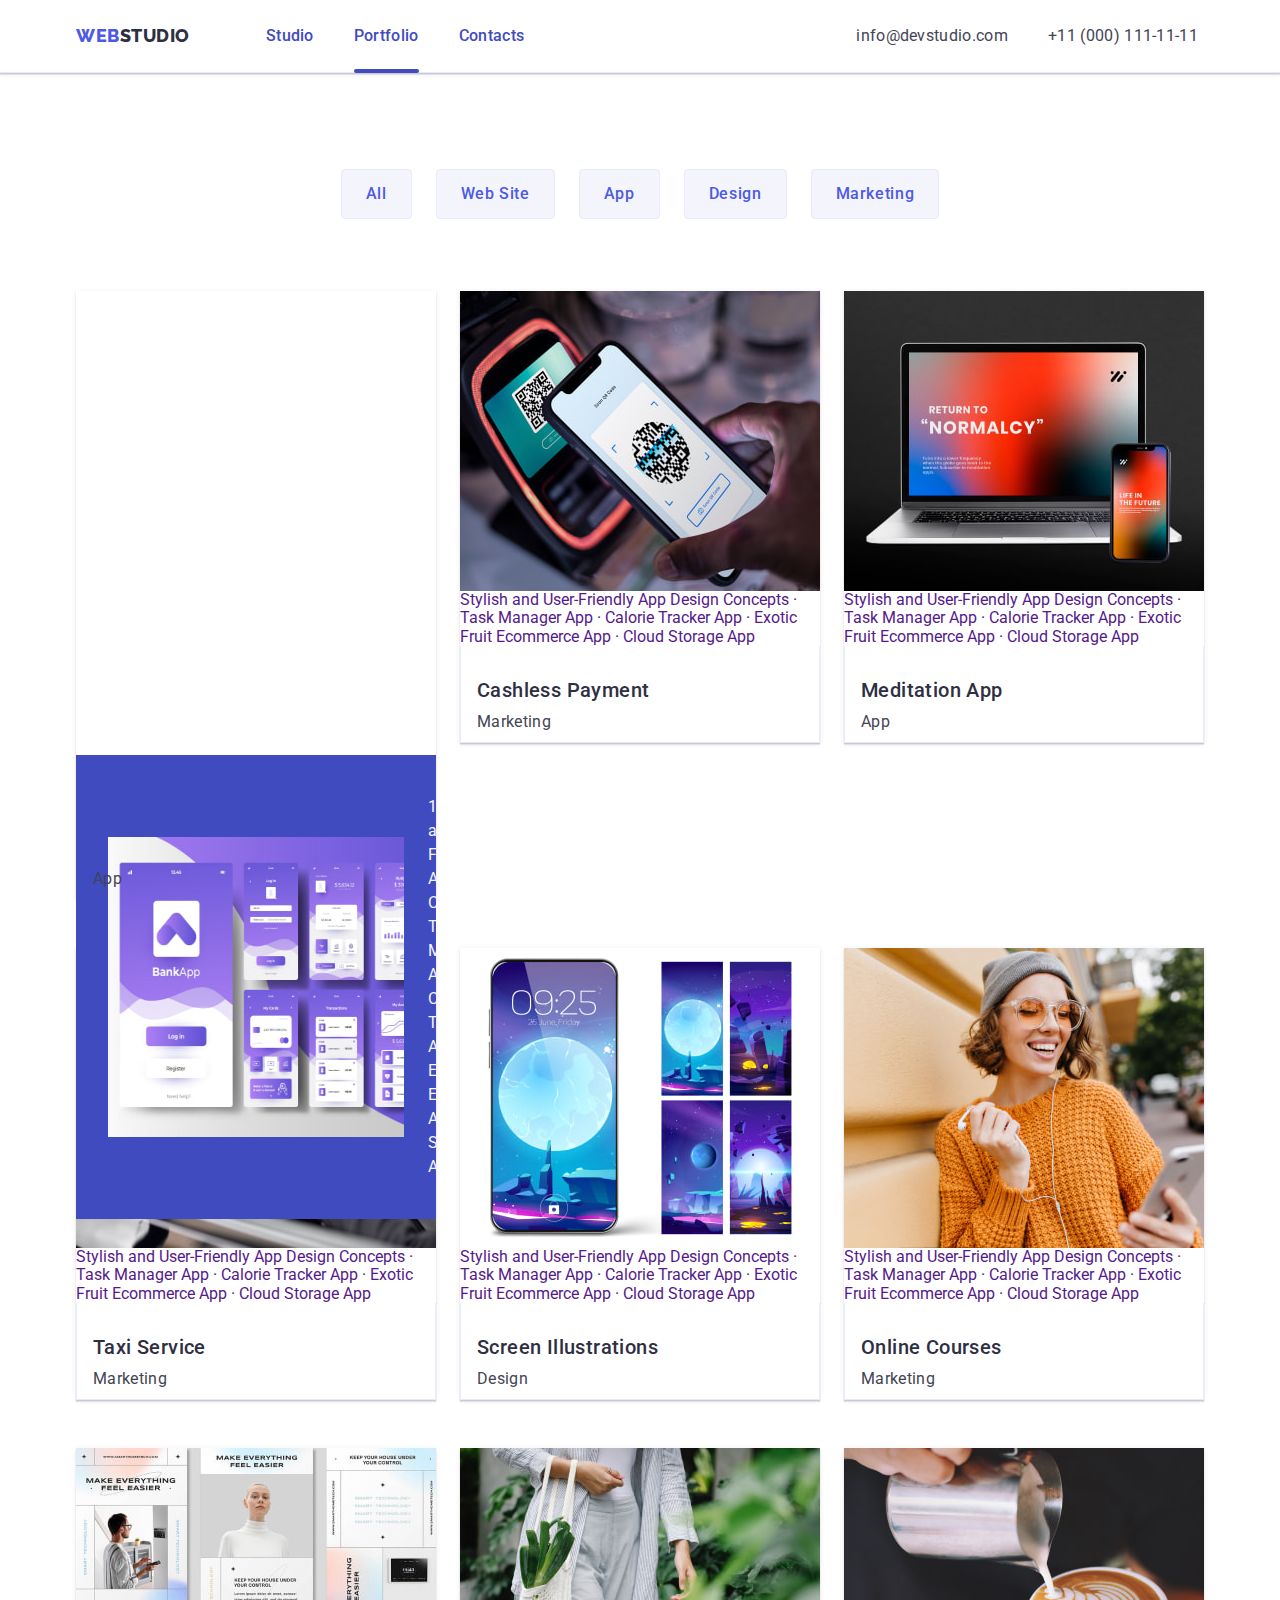
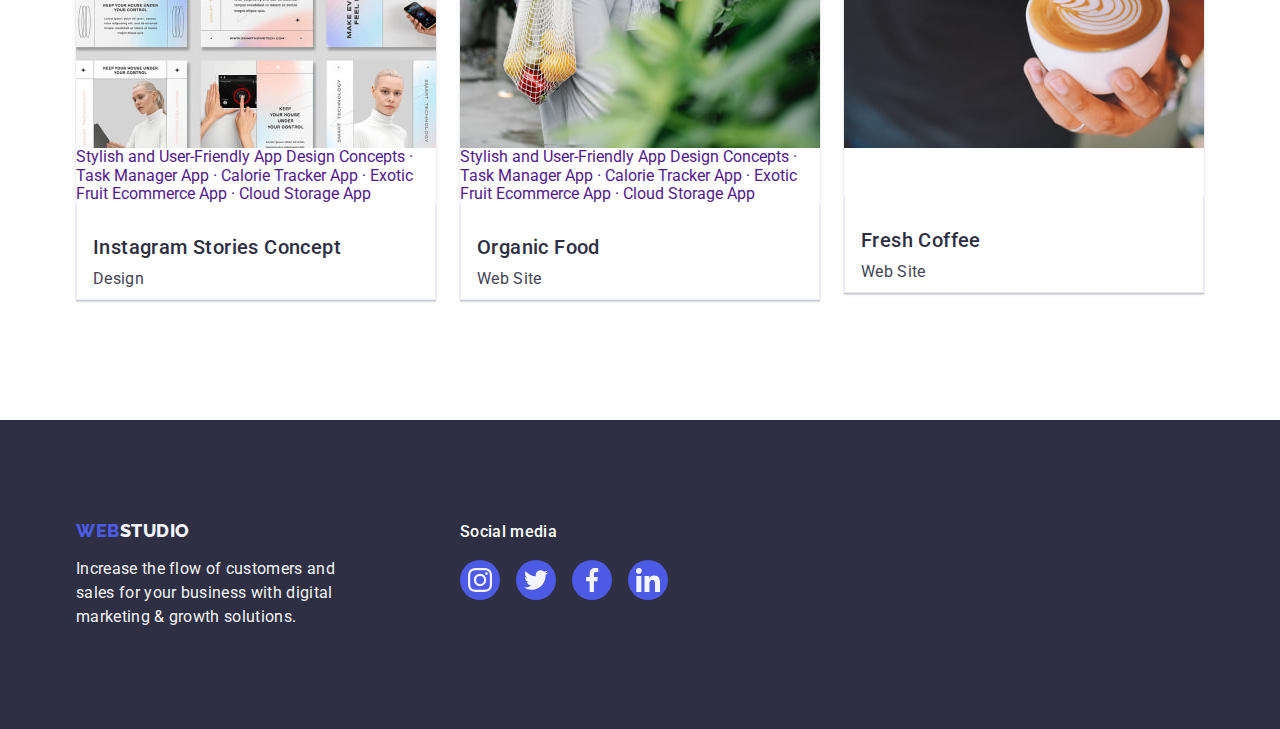
==== commit 311b93cc: "div" ====
--- a/portfolio.html
+++ b/portfolio.html
@@ -63,7 +63,7 @@
           <ul class="list-port">
             <li class="cards-portfolio">
               <a href="" class="portf">
-               <div class="container-portf-wrapper">
+               <div class="container-portf-wrapper overlay">
                 <img
                   class="pictures"
                   src="./images/portfolio/first.jpg"
@@ -71,13 +71,8 @@
                   height="300"
                   alt="Banking App Interface Concept"
                 />
-                </div>
-                <div class="overlay">
-                  <p class="overlay-descr">14 Stylish and User-Friendly App Design Concepts · Task Manager App · Calorie Tracker App · Exotic Fruit Ecommerce App · Cloud Storage App</p>
-                </div>
-                  <p class="second-side">
-                     Stylish and User-Friendly App Design Concepts · Task Manager App · Calorie Tracker App · Exotic Fruit Ecommerce App · Cloud Storage App
-                     </p>
+                <p class="overlay-descr">14 Stylish and User-Friendly App Design Concepts · Task Manager App · Calorie Tracker App · Exotic Fruit Ecommerce App · Cloud Storage App</p>
+                </div>
                 <div class="inf-portfolio">
                   <h2 class="name-portfolio">Banking App Interface Concept</h2>
                   <p class="paragraph-two">App</p>
--- a/css/styles.css
+++ b/css/styles.css
@@ -378,8 +378,6 @@
 .customers-item {
     width: calc((100% - 120px) / 6);
     height: 88px;
-    transition: border-color 250ms cubic-bezier(0.4, 0, 0.2, 1),
-        color 250ms cubic-bezier(0.4, 0, 0.2, 1);
 }
 .customers-link {
     width: 100%;
@@ -390,6 +388,8 @@
     align-items: center;
     justify-content: center;
     color: var(--grey);
+    transition: border-color 250ms cubic-bezier(0.4, 0, 0.2, 1),
+            color 250ms cubic-bezier(0.4, 0, 0.2, 1);
 }
 .customers-link:hover .customers-icon {
     fill: var(--active);
@@ -537,14 +537,14 @@
 border-radius: 4px;
 top: 50%;
 left: 50%;
-transform: 250ms cubic-bezier(0.4, 0, 0.2, 1);
+transition: transform 250ms cubic-bezier(0.4, 0, 0.2, 1), opacity 300ms ease-out 250ms,
+    transform 300ms ease-out 250ms;
 transform: translate(-50%, -50%) scale(1);
 background-color: var(--dairy);
 box-shadow: 0px 1px 1px rgba(0, 0, 0, 0.14),
     0px 1px 3px rgba(0, 0, 0, 0.12),
     0px 2px 1px rgba(0, 0, 0, 0.2);
 min-height: 584px;
-transition: opacity 300ms ease-out 250ms, transform 300ms ease-out 250ms;
 }
 .backdrop.is-hidden .modal {
     opacity: 0 ;
@@ -566,7 +566,7 @@
     cursor: pointer;
     transition: background-color 250ms cubic-bezier(0.4, 0, 0.2, 1), border 250ms cubic-bezier(0.4, 0, 0.2, 1);
 }
-.modal-btn:hover,
+.modal-btn:hover, 
  .modal-btn:focus {
     background-color: var(--active);
     border: none;
@@ -575,8 +575,8 @@
     transition: fill 250ms cubic-bezier(0.4, 0, 0.2, 1);
     fill: currentColor;
 }
-.modal-icon:hover,
-.modal-icon:focus {
+.modal-btn:hover .modal-icon,
+.modal-btn:focus .modal-icon {
     fill: var(--white);
 }
 /* overlay */
@@ -617,18 +617,20 @@
     align-items: center;
     margin-bottom: 48px;
     gap: 24px;
-    
+    position: relative;
+    overflow: hidden;
 }
 .cards-portfolio {
-    position: relative;
     background-color: var(--white);
     text-decoration: none;
     width: calc((100% - 48px) / 3);
-    transition: box-shadow 250ms cubic-bezier(0.4, 0, 0.2, 1);
-    overflow: hidden;
-}
-
-.cards-portfolio:hover .overlay,
+}
+.cards-portfolio:hover,
+.cards-portfolio:focus {
+transition: box-shadow 250ms cubic-bezier(0.4, 0, 0.2, 1);
+}
+
+.cards-portfolio:hover .overlay
 .cards-portfolio:focus .overlay {
     transform: translateY(0%);
     
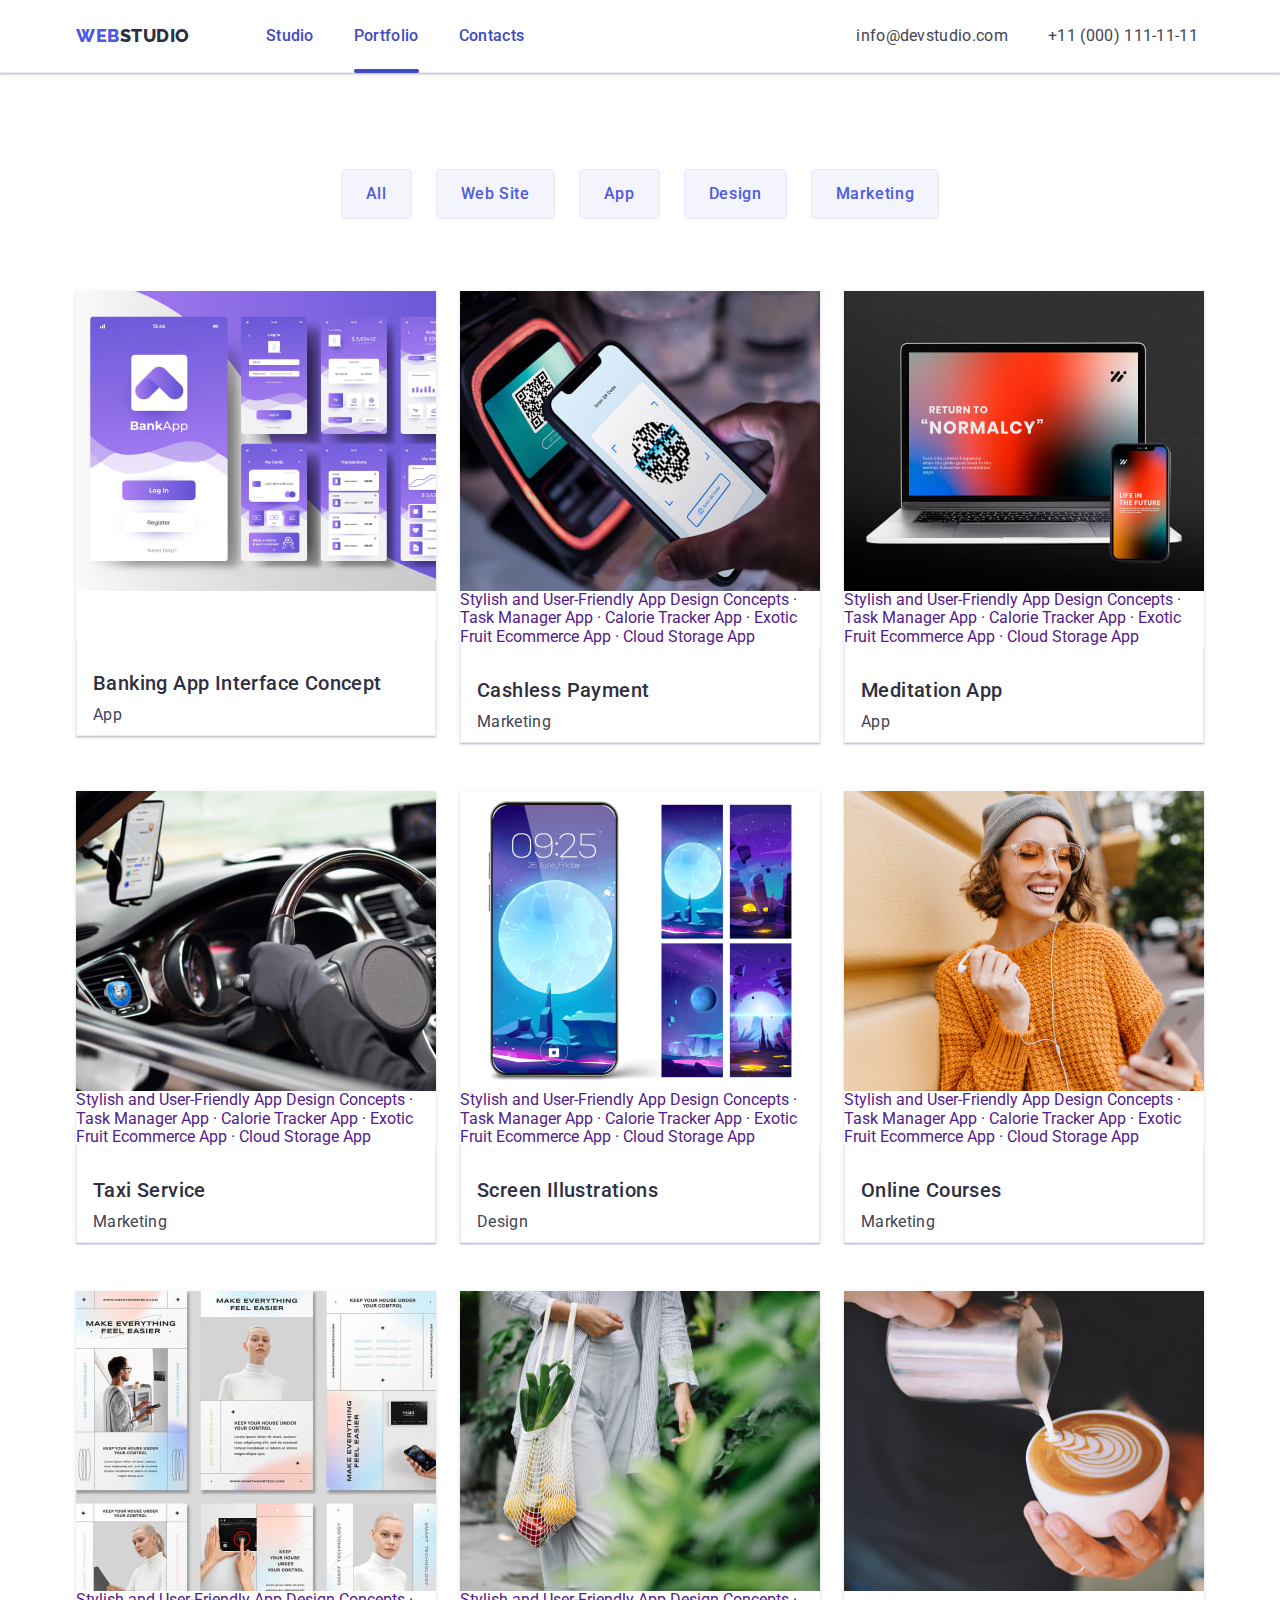
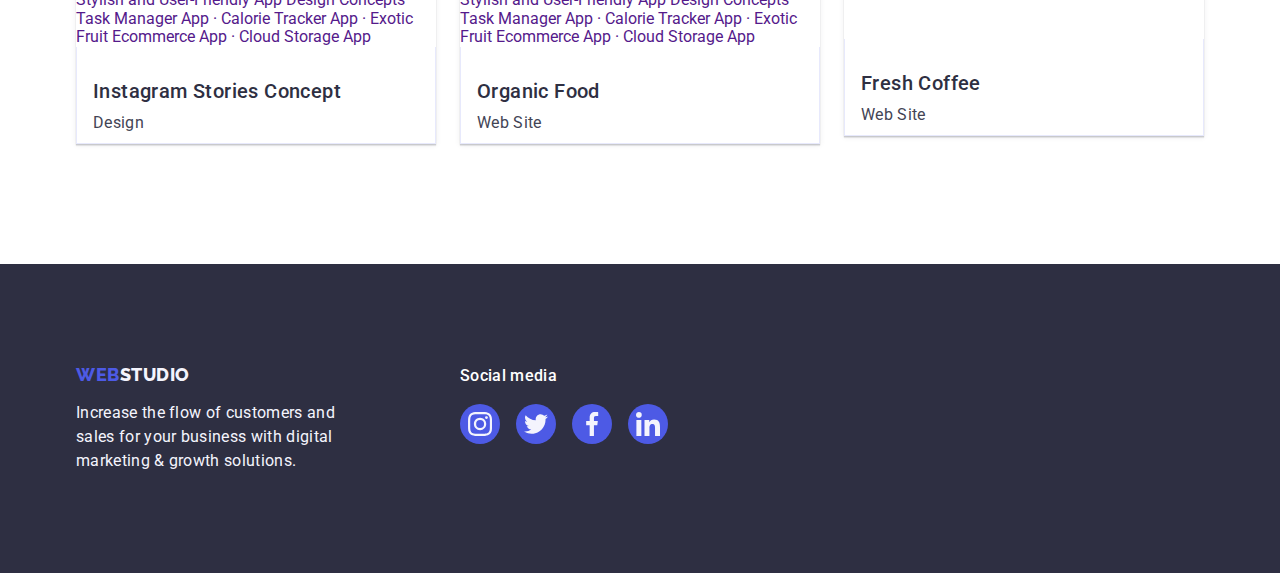
==== commit 923ef1e7: "d" ====
--- a/portfolio.html
+++ b/portfolio.html
@@ -63,7 +63,7 @@
           <ul class="list-port">
             <li class="cards-portfolio">
               <a href="" class="portf">
-               <div class="container-portf-wrapper overlay">
+               <div class="container-portf-wrapper">
                 <img
                   class="pictures"
                   src="./images/portfolio/first.jpg"
--- a/css/styles.css
+++ b/css/styles.css
@@ -580,23 +580,21 @@
     fill: var(--white);
 }
 /* overlay */
-.overlay {
-position: absolute;
-top: 0;
-left: 0;
-background-color: var(--active);
-padding: 40px 32px;
-height: 100%;
-width: 100%;
-transform: translateY(100%);
-transition: transform 250ms cubic-bezier(0.4, 0, 0.2, 1);
-}
 .overlay-descr {
     font-size: 16px;
     font-weight: 400;
     line-height: 1.5;
     letter-spacing: 0.02em;
     color: var(--background);
+    position: absolute;
+    top: 0;
+    left: 0;
+    padding: 40px 32px;
+    background-color: var(--active);
+    height: 100%;
+    width: 100%;
+    transform: translateY(100%);
+    transition: transform 250ms cubic-bezier(0.4, 0, 0.2, 1);
 }
 .list-port {
     display: flex;
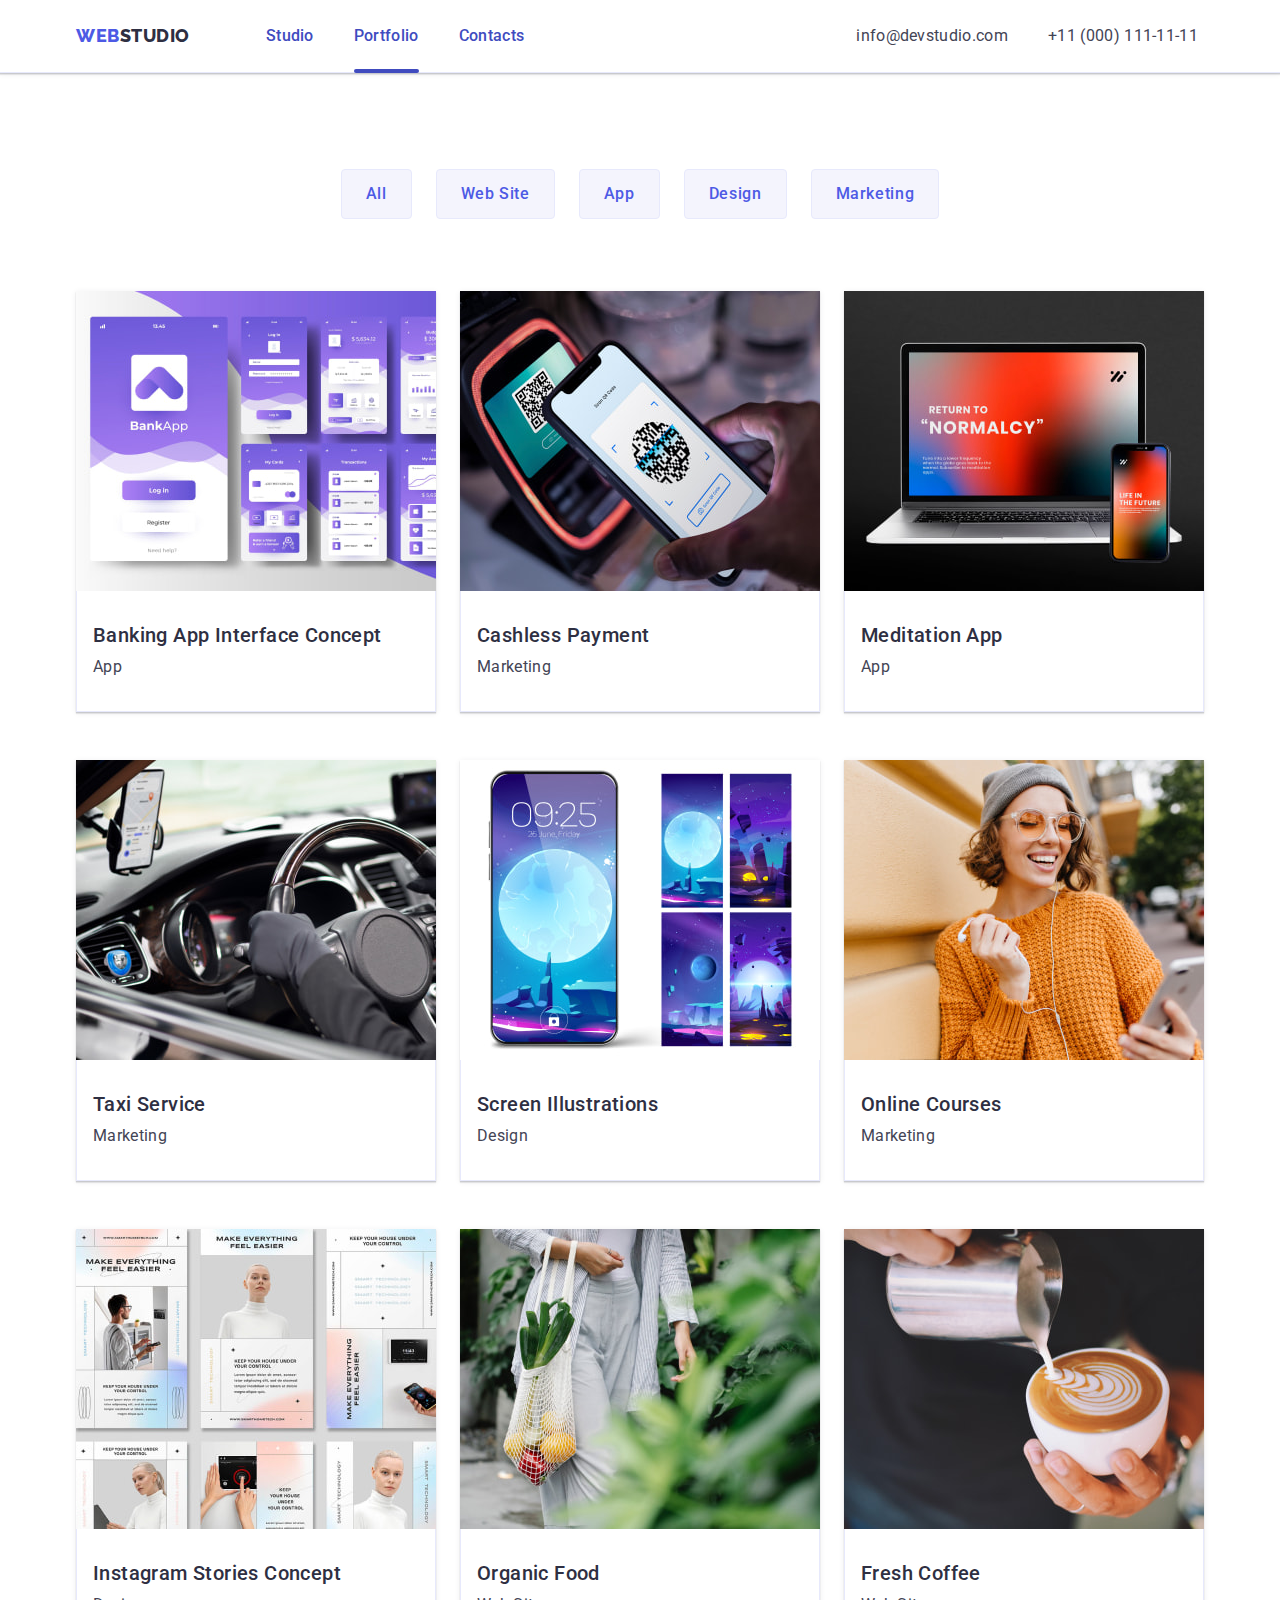
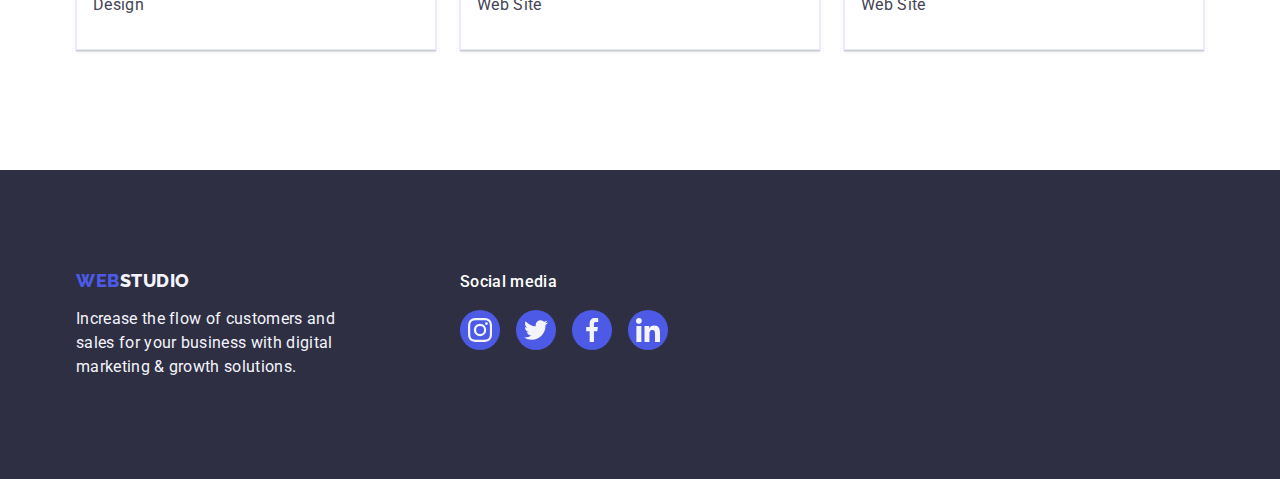
==== commit 930113f4: "overlay" ====
--- a/portfolio.html
+++ b/portfolio.html
@@ -81,16 +81,14 @@
             </li>
             <li class="cards-portfolio">
               <a href="" class="portf">
-                <div class="container-portf">
+                <div class="container-portf-wrapper">
                 <img
                   src="./images/portfolio/second.jpg"
                   width="360"
                   height="300"
                   alt="Cashless Payment"
                 />
-                <p class="second-side">
-                     Stylish and User-Friendly App Design Concepts · Task Manager App · Calorie Tracker App · Exotic Fruit Ecommerce App · Cloud Storage App
-                     </p>
+                <p class="overlay-descr">14 Stylish and User-Friendly App Design Concepts · Task Manager App · Calorie Tracker App · Exotic Fruit Ecommerce App · Cloud Storage App</p>
                 </div>
                 <div class="inf-portfolio">
                   <h2 class="name-portfolio">Cashless Payment</h2>
@@ -100,16 +98,14 @@
             </li>
             <li class="cards-portfolio">
               <a href="" class="portf">
-                <div class="container-portf">
+                <div class="container-portf-wrapper">
                 <img
                   src="./images/portfolio/third.jpg"
                   width="360"
                   height="300"
                   alt="Laptop and smartphone"
                 />
-                <p class="second-side">
-                     Stylish and User-Friendly App Design Concepts · Task Manager App · Calorie Tracker App · Exotic Fruit Ecommerce App · Cloud Storage App
-                     </p>
+                <p class="overlay-descr">14 Stylish and User-Friendly App Design Concepts · Task Manager App · Calorie Tracker App · Exotic Fruit Ecommerce App · Cloud Storage App</p>
                 </div>
                 <div class="inf-portfolio">
                   <h2 class="name-portfolio">Meditation App</h2>
@@ -119,11 +115,9 @@
             </li>
             <li class="cards-portfolio">
               <a href="" class="portf">
-                <div class="container-portf">
+                <div class="container-portf-wrapper">
                 <img src="./images/portfolio/fourth.jpg" width="360" height="300" alt="Car" />
-                <p class="second-side">
-                     Stylish and User-Friendly App Design Concepts · Task Manager App · Calorie Tracker App · Exotic Fruit Ecommerce App · Cloud Storage App
-                     </p>
+                <p class="overlay-descr">14 Stylish and User-Friendly App Design Concepts · Task Manager App · Calorie Tracker App · Exotic Fruit Ecommerce App · Cloud Storage App</p>
                 </div>
                 <div class="inf-portfolio">
                   <h2 class="name-portfolio">Taxi Service</h2>
@@ -133,16 +127,14 @@
             </li>
             <li class="cards-portfolio">
               <a href="" class="portf">
-                <div class="container-portf">
+                <div class="container-portf-wrapper">
                 <img
                   src="./images/portfolio/fifth.jpg"
                   width="360"
                   height="300"
                   alt="Screen Illustrations"
                 />
-                <p class="second-side">
-                     Stylish and User-Friendly App Design Concepts · Task Manager App · Calorie Tracker App · Exotic Fruit Ecommerce App · Cloud Storage App
-                     </p>
+                <p class="overlay-descr">14 Stylish and User-Friendly App Design Concepts · Task Manager App · Calorie Tracker App · Exotic Fruit Ecommerce App · Cloud Storage App</p>
                 </div>
                 <div class="inf-portfolio">
                   <h2 class="name-portfolio">Screen Illustrations</h2>
@@ -152,16 +144,14 @@
             </li>
             <li class="cards-portfolio">
               <a href="" class="portf">
-                <div class="container-portf">
+                <div class="container-portf-wrapper">
                 <img
                   src="./images/portfolio/sixth.jpg"
                   width="360"
                   height="300"
                   alt="Woman is holding a smartphone"
                 />
-                <p class="second-side">
-                     Stylish and User-Friendly App Design Concepts · Task Manager App · Calorie Tracker App · Exotic Fruit Ecommerce App · Cloud Storage App
-                     </p>
+                <p class="overlay-descr">14 Stylish and User-Friendly App Design Concepts · Task Manager App · Calorie Tracker App · Exotic Fruit Ecommerce App · Cloud Storage App</p>
                 </div>
                 <div class="inf-portfolio">
                   <h2 class="name-portfolio">Online Courses</h2>
@@ -171,16 +161,14 @@
             </li>
             <li class="cards-portfolio">
               <a href="" class="portf">
-                <div class="container-portf">
+                <div class="container-portf-wrapper">
                 <img
                   src="./images/portfolio/seventh.jpg"
                   width="360"
                   height="300"
                   alt="Instagram Stories"
                 />
-                <p class="second-side">
-                     Stylish and User-Friendly App Design Concepts · Task Manager App · Calorie Tracker App · Exotic Fruit Ecommerce App · Cloud Storage App
-                     </p>
+                <p class="overlay-descr">14 Stylish and User-Friendly App Design Concepts · Task Manager App · Calorie Tracker App · Exotic Fruit Ecommerce App · Cloud Storage App</p>
                 </div>
                 <div class="inf-portfolio">
                   <h2 class="name-portfolio">Instagram Stories Concept</h2>
@@ -190,16 +178,14 @@
             </li>
             <li class="cards-portfolio">
               <a href="" class="portf">
-                <div class="container-portf">
+                <div class="container-portf-wrapper">
                 <img
                   src="./images/portfolio/eighth.jpg"
                   width="360"
                   height="300"
                   alt="A bag with vegetables and fruits"
                 />
-                <p class="second-side">
-                     Stylish and User-Friendly App Design Concepts · Task Manager App · Calorie Tracker App · Exotic Fruit Ecommerce App · Cloud Storage App
-                     </p>
+                <p class="overlay-descr">14 Stylish and User-Friendly App Design Concepts · Task Manager App · Calorie Tracker App · Exotic Fruit Ecommerce App · Cloud Storage App</p>
                 </div>
                 <div class="inf-portfolio">
                   <h2 class="name-portfolio">Organic Food</h2>
@@ -216,6 +202,7 @@
                   height="300"
                   alt="Barista is making a coffee"
                 />
+                 <p class="overlay-descr">14 Stylish and User-Friendly App Design Concepts · Task Manager App · Calorie Tracker App · Exotic Fruit Ecommerce App · Cloud Storage App</p>
                 </div>
                 <div class="inf-portfolio">
                   <h2 class="name-portfolio">Fresh Coffee</h2>
--- a/css/styles.css
+++ b/css/styles.css
@@ -276,7 +276,6 @@
     font-size: 16px;
     line-height: 1.5;
     letter-spacing: 0.02em;
-position: absolute;
 }
 .section-two {
 padding-top: 120px;
@@ -609,12 +608,11 @@
         0px 1px 1px rgba(46, 47, 66, 0.16),
         0px 2px 1px rgba(46, 47, 66, 0.08);
 }
-
+.portf:hover .overlay-descr,
+.portf:focus .overlay-descr {
+    transform: translateY(0)
+}
 .container-portf-wrapper {
-    display: flex;
-    align-items: center;
-    margin-bottom: 48px;
-    gap: 24px;
     position: relative;
     overflow: hidden;
 }
